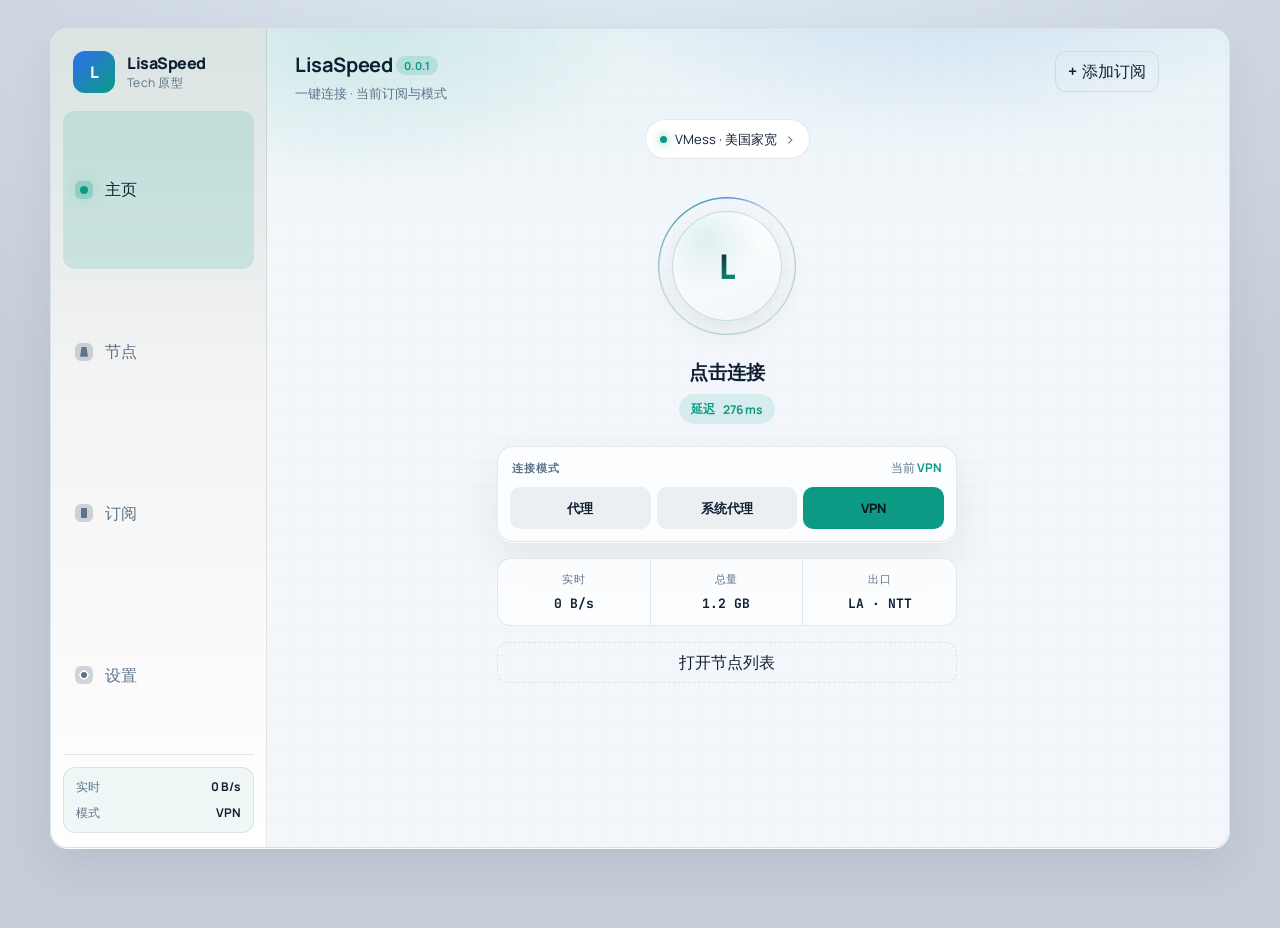
==== prototype/tech/index.html @ c6c8e577 "Checkpoint: stable LisaSpeed with EasyConnect coexistence and CN/foreign split. Save a known-good ba" ====
<!DOCTYPE html>
<html lang="zh-CN" data-theme="tech" data-appearance="system" data-color-scheme="dark">
<head>
  <meta charset="UTF-8" />
  <meta name="viewport" content="width=device-width, initial-scale=1" />
  <meta name="color-scheme" content="light dark" />
  <title>LisaSpeed · Tech 原型</title>
  <link rel="preconnect" href="https://fonts.googleapis.com" />
  <link rel="preconnect" href="https://fonts.gstatic.com" crossorigin />
  <link href="https://fonts.googleapis.com/css2?family=JetBrains+Mono:wght@400;600&family=Manrope:wght@400;500;600;700;800&display=swap" rel="stylesheet" />
  <link rel="stylesheet" href="css/tokens.css" />
  <link rel="stylesheet" href="css/app.css" />
  <script>
    (function () {
      try {
        var key = "lisaspeed-proto-appearance-" + document.documentElement.getAttribute("data-theme");
        var saved = localStorage.getItem(key);
        if (saved === "light" || saved === "dark" || saved === "system") {
          document.documentElement.setAttribute("data-appearance", saved);
        }
        var appearance = document.documentElement.getAttribute("data-appearance") || "system";
        var scheme = appearance;
        if (appearance === "system") {
          scheme = window.matchMedia("(prefers-color-scheme: dark)").matches ? "dark" : "light";
        }
        document.documentElement.setAttribute("data-color-scheme", scheme);
      } catch (e) {}
    })();
  </script>
</head>
<body>
  <div class="desktop-frame" role="application" aria-label="LisaSpeed tech">
    <aside class="sidebar">
      <div class="sidebar-brand">
        <span class="logo-mark">L</span>
        <div>
          <strong>LisaSpeed</strong>
          <div class="muted tiny sidebar-tag">Tech 原型</div>
        </div>
      </div>
      <nav class="nav"><button type="button" class="nav-item" data-nav="home"><span class="nav-ico" data-ico="home" aria-hidden="true"></span><span class="nav-label">主页</span></button>
<button type="button" class="nav-item" data-nav="nodes"><span class="nav-ico" data-ico="nodes" aria-hidden="true"></span><span class="nav-label">节点</span></button>
<button type="button" class="nav-item" data-nav="subscriptions"><span class="nav-ico" data-ico="subscriptions" aria-hidden="true"></span><span class="nav-label">订阅</span></button>
<button type="button" class="nav-item" data-nav="settings"><span class="nav-ico" data-ico="settings" aria-hidden="true"></span><span class="nav-label">设置</span></button></nav>
      <div class="sidebar-foot">
        <div class="traffic">
          <div class="traffic-row"><span class="muted">实时</span> <strong data-traffic-live>0 B/s</strong></div>
          <div class="traffic-row"><span class="muted">模式</span> <strong data-mode-label>VPN</strong></div>
        </div>
      </div>
    </aside>
    <main class="main">
      
<section class="page page-home" data-page="home">
  <header class="page-head home-head">
    <div>
      <div class="brand-line"><strong>LisaSpeed</strong> <span class="chip">0.0.1</span></div>
      <p class="muted home-sub">一键连接 · 当前订阅与模式</p>
    </div>
    <button type="button" class="btn ghost add-btn" data-open-modal="add-profile"><span class="plus">+</span> 添加订阅</button>
  </header>
  <div class="home-stage">
    <button type="button" class="pill profile-pill" data-goto="subscriptions">
      <span class="pill-dot" aria-hidden="true"></span>
      <span data-profile-label>VMess · 美国家宽</span>
      <span class="pill-chevron" aria-hidden="true">›</span>
    </button>

    <div class="connect-zone">
      <button type="button" class="connect-btn" data-connect aria-label="连接切换">
        <span class="connect-aura" aria-hidden="true"></span>
        <span class="connect-ring" aria-hidden="true"></span>
        <span class="connect-arc" aria-hidden="true"></span>
        <span class="connect-disc">
          <span class="connect-mark">L</span>
        </span>
      </button>
      <div class="connect-copy">
        <div class="connect-status" data-conn-label>点击连接</div>
        <div class="delay-pill" data-delay hidden><span>延迟</span> <strong><span data-delay-value>276</span> ms</strong></div>
      </div>
    </div>

    <div class="mode-switch" role="group" aria-label="连接模式">
      <div class="mode-switch-top">
        <div class="mode-switch-label">连接模式</div>
        <p class="mode-hint muted">当前 <strong data-mode-label>VPN</strong></p>
      </div>
      <div class="seg mode-seg">
        <button type="button" data-mode="proxy">代理</button>
        <button type="button" data-mode="system">系统代理</button>
        <button type="button" data-mode="vpn">VPN</button>
      </div>
    </div>

    <div class="home-stats">
      <div class="stat"><span class="stat-k">实时</span><span class="stat-v" data-traffic-live>0 B/s</span></div>
      <div class="stat"><span class="stat-k">总量</span><span class="stat-v">1.2 GB</span></div>
      <div class="stat"><span class="stat-k">出口</span><span class="stat-v">LA · NTT</span></div>
    </div>
    <button type="button" class="btn block home-cta" data-goto="nodes">打开节点列表</button>
  </div>
</section>


<section class="page" data-page="nodes">
  <header class="page-head">
    <div>
      <p class="eyebrow">Nodes</p>
      <h1>节点</h1>
      <p class="muted">选择线路并测速</p>
    </div>
    <div class="row gap">
      <button type="button" class="btn ghost" data-action="toast" data-toast="排序已切换">排序</button>
      <button type="button" class="btn primary" data-action="toast" data-toast="正在测速…">测速</button>
    </div>
  </header>
  <div class="toolbar-note muted">共 5 个节点 · 点击切换</div>
  <div class="list"><button type="button" class="list-row node-row is-active" data-action="toast" data-toast="已选择：美国家宽 § 0"><div class="list-main"><div class="row gap"><span class="node-badge">当前</span><strong>美国家宽 § 0</strong></div><div class="muted">美国 · 家庭 · vmess</div></div><span class="latency delay-ok"><span class="latency-dot"></span>182 ms</span></button><button type="button" class="list-row node-row " data-action="toast" data-toast="已选择：美国宽带 § 1"><div class="list-main"><div class="row gap"><strong>美国宽带 § 1</strong></div><div class="muted">美国 · 机房 · vmess</div></div><span class="latency delay-warn"><span class="latency-dot"></span>241 ms</span></button><button type="button" class="list-row node-row " data-action="toast" data-toast="已选择：日本优化 § 2"><div class="list-main"><div class="row gap"><strong>日本优化 § 2</strong></div><div class="muted">日本 · 优化 · vmess</div></div><span class="latency delay-ok"><span class="latency-dot"></span>98 ms</span></button><button type="button" class="list-row node-row " data-action="toast" data-toast="已选择：新加坡 § 3"><div class="list-main"><div class="row gap"><strong>新加坡 § 3</strong></div><div class="muted">新加坡 · vmess</div></div><span class="latency delay-ok"><span class="latency-dot"></span>126 ms</span></button><button type="button" class="list-row node-row " data-action="toast" data-toast="已选择：香港 § 4"><div class="list-main"><div class="row gap"><strong>香港 § 4</strong></div><div class="muted">香港 · vmess</div></div><span class="latency delay-good"><span class="latency-dot"></span>64 ms</span></button></div>
</section>


<section class="page" data-page="subscriptions">
  <header class="page-head">
    <div>
      <p class="eyebrow">Subscriptions</p>
      <h1>订阅</h1>
      <p class="muted">管理订阅与本地配置</p>
    </div>
    <button type="button" class="btn primary" data-open-modal="add-profile">添加</button>
  </header>
  <div class="list profile-list">
    <div class="list-row profile-row is-active">
      <div class="profile-main">
        <div class="row gap wrap">
          <strong>VMess · 美国家宽</strong>
          <span class="tag tag-active">使用中</span>
          <span class="tag">订阅</span>
        </div>
        <div class="muted">今日已更新 · 剩余流量充足</div>
      </div>
      <div class="row gap actions">
        <button type="button" class="btn tiny" data-action="toast" data-toast="正在更新订阅">更新</button>
        <button type="button" class="btn tiny" data-goto="subscription-detail">编辑</button>
        <button type="button" class="btn tiny danger" data-open-modal="confirm">删除</button>
      </div>
    </div>
    <div class="list-row profile-row">
      <div class="profile-main">
        <div class="row gap wrap">
          <strong>备用订阅</strong>
          <span class="tag">本地</span>
        </div>
        <div class="muted">未激活 · 可随时切换</div>
      </div>
      <div class="row gap actions">
        <button type="button" class="btn tiny" data-action="toast" data-toast="已设为当前配置">激活</button>
        <button type="button" class="btn tiny" data-goto="subscription-detail">编辑</button>
      </div>
    </div>
  </div>
</section>


<section class="page" data-page="subscription-detail">
  <header class="page-head">
    <div class="row gap head-nav">
      <button type="button" class="btn icon-btn" data-goto="subscriptions" aria-label="返回">←</button>
      <div>
        <p class="eyebrow">Edit</p>
        <h1>订阅详情</h1>
        <p class="muted">编辑名称与更新策略</p>
      </div>
    </div>
    <button type="button" class="btn primary" data-action="toast" data-toast="已保存" data-goto="subscriptions">保存</button>
  </header>
  <div class="form panel form-card">
    <div class="form-section-title">基本信息</div>
    <label>名称<input value="VMess · 美国家宽"></label>
    <label>订阅 URL<input value="https://example.com/sub" readonly></label>
    <div class="form-section-title">更新策略</div>
    <label class="check switch"><input type="checkbox" checked><span>自动更新</span></label>
    <label>更新间隔（小时）<input type="number" value="12"></label>
  </div>
</section>


<section class="page" data-page="settings">
  <header class="page-head">
    <div>
      <p class="eyebrow">Settings</p>
      <h1>设置</h1>
      <p class="muted">常用项靠前 · 高级项收纳</p>
    </div>
    <div class="row gap">
      <button type="button" class="btn ghost" data-action="toast" data-toast="已导入选项">导入</button>
      <button type="button" class="btn ghost" data-action="toast" data-toast="已导出选项">导出</button>
      <button type="button" class="btn ghost" data-action="toast" data-toast="已重置">重置</button>
    </div>
  </header>
  <div class="settings-grid"><button type="button" class="setting-card" data-goto="settings-general"><span class="setting-idx">01</span><span class="setting-body"><strong>通用</strong><span class="muted">语言、主题、开机自启</span></span><span class="setting-chevron" aria-hidden="true">›</span></button><button type="button" class="setting-card" data-goto="settings-connection"><span class="setting-idx">02</span><span class="setting-body"><strong>连接</strong><span class="muted">模式偏好、端口、VPN 共享</span></span><span class="setting-chevron" aria-hidden="true">›</span></button><button type="button" class="setting-card" data-goto="settings-routing"><span class="setting-idx">03</span><span class="setting-body"><strong>分流</strong><span class="muted">规则列表与地区策略</span></span><span class="setting-chevron" aria-hidden="true">›</span></button><button type="button" class="setting-card" data-goto="settings-advanced"><span class="setting-idx">04</span><span class="setting-body"><strong>高级</strong><span class="muted">DNS、TLS、链路增强</span></span><span class="setting-chevron" aria-hidden="true">›</span></button><button type="button" class="setting-card" data-goto="logs"><span class="setting-idx">05</span><span class="setting-body"><strong>诊断</strong><span class="muted">运行日志与排查</span></span><span class="setting-chevron" aria-hidden="true">›</span></button><button type="button" class="setting-card" data-goto="about"><span class="setting-idx">06</span><span class="setting-body"><strong>关于</strong><span class="muted">版本、更新、工作目录</span></span><span class="setting-chevron" aria-hidden="true">›</span></button></div>
</section>


<section class="page" data-page="settings-general">
  <header class="page-head">
    <div class="row gap head-nav">
      <button type="button" class="btn icon-btn" data-goto="settings" aria-label="返回">←</button>
      <div>
        <p class="eyebrow">General</p>
        <h1>通用</h1>
      </div>
    </div>
  </header>
  <div class="form panel form-card">
          <div class="form-section-title">语言与外观</div>
          <label>语言<select><option>简体中文</option><option>English</option></select></label>
          <div class="appearance-block">
            <div class="appearance-label">主题模式</div>
            <div class="seg appearance-seg" role="group" aria-label="主题模式">
              <button type="button" data-appearance="light">亮色</button>
              <button type="button" data-appearance="dark">暗色</button>
              <button type="button" data-appearance="system" class="is-active">跟随系统</button>
            </div>
            <p class="muted tiny appearance-hint">当前生效：<strong data-scheme-label>暗色</strong></p>
          </div>
          <div class="form-section-title">启动与关闭</div>
          <label>关闭窗口时<select><option>询问</option><option>最小化到托盘</option><option>退出</option></select></label>
          <label class="check switch"><input type="checkbox" checked><span>开机自启</span></label>
          <label class="check switch"><input type="checkbox"><span>静默启动</span></label>
        </div>
</section>


<section class="page" data-page="settings-connection">
  <header class="page-head">
    <div class="row gap head-nav">
      <button type="button" class="btn icon-btn" data-goto="settings" aria-label="返回">←</button>
      <div>
        <p class="eyebrow">Connection</p>
        <h1>连接</h1>
      </div>
    </div>
  </header>
  <div class="form panel form-card">
          <div class="form-section-title">默认模式</div>
          <p class="muted tiny form-hint">主页可随时切换；此处为下次启动默认值（原型示意）</p>
          <label>服务模式<select><option>VPN</option><option>系统代理</option><option>代理</option></select></label>
          <label class="check switch"><input type="checkbox" checked><span>严格路由</span></label>
          <div class="form-section-title">端口</div>
          <div class="form-grid-2">
            <label>混合端口<input value="12334"></label>
            <label>直连端口<input value="12335"></label>
          </div>
          <label class="check switch"><input type="checkbox"><span>允许局域网共享（VPN）</span></label>
        </div>
</section>


<section class="page" data-page="settings-routing">
  <header class="page-head">
    <div class="row gap head-nav">
      <button type="button" class="btn icon-btn" data-goto="settings" aria-label="返回">←</button>
      <div>
        <p class="eyebrow">Routing</p>
        <h1>分流</h1>
        <p class="muted">规则与地区策略</p>
      </div>
    </div>
    <div class="row gap">
      <button type="button" class="btn ghost" data-action="toast" data-toast="已添加预设：拦截广告">预设</button>
      <button type="button" class="btn primary" data-goto="settings-rule">新建规则</button>
    </div>
  </header>
  <div class="section-block">
    <div class="section-label">规则列表</div>
    <div class="list">
      <button type="button" class="list-row" data-goto="settings-rule">
        <div class="list-main"><strong>国内直连</strong><div class="muted">geoip-cn / geosite-cn → direct</div></div>
        <span class="row-meta">编辑 ›</span>
      </button>
      <button type="button" class="list-row" data-goto="settings-rule">
        <div class="list-main"><strong>广告拦截</strong><div class="muted">ads → block</div></div>
        <span class="row-meta">编辑 ›</span>
      </button>
    </div>
  </div>
  <div class="panel form form-card section-block">
    <div class="form-section-title">分流通用选项</div>
    <label>地区<select><option>中国</option><option>其他</option></select></label>
    <label>IPv6<select><option>禁用</option><option>启用</option></select></label>
  </div>
</section>


<section class="page" data-page="settings-rule">
  <header class="page-head">
    <div class="row gap head-nav">
      <button type="button" class="btn icon-btn" data-goto="settings-routing" aria-label="返回">←</button>
      <div>
        <p class="eyebrow">Rule</p>
        <h1>规则编辑</h1>
      </div>
    </div>
  </header>
  <div class="form panel form-card">
          <div class="form-section-title">规则内容</div>
          <label>名称<input value="国内直连"></label>
          <label>出站<select><option>直连</option><option>代理</option><option>拦截</option></select></label>
          <label>规则集<input value="geoip-cn, geosite-cn"></label>
          <button type="button" class="btn primary" data-action="toast" data-toast="规则已保存" data-goto="settings-routing">保存</button>
        </div>
</section>


<section class="page" data-page="settings-advanced">
  <header class="page-head">
    <div class="row gap head-nav">
      <button type="button" class="btn icon-btn" data-goto="settings" aria-label="返回">←</button>
      <div>
        <p class="eyebrow">Advanced</p>
        <h1>高级</h1>
      </div>
    </div>
  </header>
  <div class="form panel form-card">
          <div class="form-section-title">DNS</div>
          <label>远程 DNS<input value="tcp://8.8.8.8"></label>
          <label>直连 DNS<input value="223.5.5.5"></label>
          <label>域名策略<select><option>AsIs</option><option>PreferIPv4</option></select></label>
          <label class="check switch"><input type="checkbox" checked><span>启用伪造 DNS</span></label>
          <div class="form-section-title">TLS 技巧</div>
          <label class="check switch"><input type="checkbox"><span>启用 TLS 分片</span></label>
          <label>分片大小<input value="10-100"></label>
          <label class="check switch"><input type="checkbox"><span>混合大小写 SNI</span></label>
          <label class="check switch"><input type="checkbox"><span>启用填充</span></label>
          <div class="form-section-title">链路增强</div>
          <div class="chain">
            <div class="chain-node"><span class="chain-step">1</span><div><strong>应用</strong><div class="muted">流量入口</div></div></div>
            <div class="chain-node on"><span class="chain-step">2</span><div><strong>主订阅</strong><div class="muted">VMess · 当前</div></div></div>
            <div class="chain-node"><span class="chain-step">3</span><div><strong>分流</strong><div class="muted">规则出口</div></div></div>
          </div>
          <label class="check switch"><input type="checkbox"><span>启用 WARP</span></label>
          <label class="check switch"><input type="checkbox"><span>启用 Psiphon</span></label>
        </div>
</section>


<section class="page" data-page="logs">
  <header class="page-head">
    <div class="row gap head-nav">
      <button type="button" class="btn icon-btn" data-goto="settings" aria-label="返回">←</button>
      <div>
        <p class="eyebrow">Diagnostics</p>
        <h1>诊断</h1>
        <p class="muted">核心与应用日志</p>
      </div>
    </div>
    <div class="row gap">
      <button type="button" class="btn ghost" data-action="toast" data-toast="已暂停">暂停</button>
      <button type="button" class="btn ghost" data-action="toast" data-toast="已清除">清除</button>
      <button type="button" class="btn ghost" data-action="toast" data-toast="已分享日志">分享</button>
    </div>
  </header>
  <div class="log-shell panel">
    <div class="log-toolbar">
      <span class="muted tiny">core · app</span>
      <span class="mono tiny muted">live</span>
    </div>
    <div class="log-panel"><div class="log-line"><span class="mono muted log-time">10:30:12</span><span class="log-level log-info">PROBE</span><span class="log-msg">探测线路质量</span></div>
<div class="log-line"><span class="mono muted log-time">10:31:12</span><span class="log-level log-ok">CONNECTED</span><span class="log-msg">隧道已建立</span></div>
<div class="log-line"><span class="mono muted log-time">10:32:12</span><span class="log-level log-info">PROBE</span><span class="log-msg">探测线路质量</span></div>
<div class="log-line"><span class="mono muted log-time">10:33:12</span><span class="log-level log-ok">CONNECTED</span><span class="log-msg">隧道已建立</span></div>
<div class="log-line"><span class="mono muted log-time">10:34:12</span><span class="log-level log-warn">RETRY</span><span class="log-msg">短暂抖动，自动重试</span></div>
<div class="log-line"><span class="mono muted log-time">10:35:12</span><span class="log-level log-ok">CONNECTED</span><span class="log-msg">隧道已建立</span></div>
<div class="log-line"><span class="mono muted log-time">10:36:12</span><span class="log-level log-info">PROBE</span><span class="log-msg">探测线路质量</span></div>
<div class="log-line"><span class="mono muted log-time">10:37:12</span><span class="log-level log-ok">CONNECTED</span><span class="log-msg">隧道已建立</span></div></div>
  </div>
</section>


<section class="page" data-page="about">
  <header class="page-head">
    <div class="row gap head-nav">
      <button type="button" class="btn icon-btn" data-goto="settings" aria-label="返回">←</button>
      <div>
        <p class="eyebrow">About</p>
        <h1>关于</h1>
        <p class="muted">LisaSpeed 0.0.1</p>
      </div>
    </div>
    <button type="button" class="btn primary" data-action="toast" data-toast="已是最新版本">检查更新</button>
  </header>
  <div class="panel about-card">
    <div class="about-logo"><span class="logo-mark xl">L</span></div>
    <h2>LisaSpeed</h2>
    <p class="muted about-lead">macOS 本地加速客户端 · 原型演示</p>
    <div class="about-meta">
      <div><span class="muted">版本</span><strong>0.0.1</strong></div>
      <div><span class="muted">渠道</span><strong>dev</strong></div>
      <div><span class="muted">平台</span><strong>macOS</strong></div>
    </div>
    <div class="row gap wrap about-actions">
      <button type="button" class="btn ghost" data-action="toast" data-toast="已打开工作目录">工作目录</button>
      <button type="button" class="btn ghost" data-action="toast" data-toast="打开 GitHub">源码</button>
      <button type="button" class="btn ghost" data-action="toast" data-toast="已复制版本信息">复制信息</button>
    </div>
  </div>
</section>

    </main>
  </div>
  
<div class="modal" data-modal="add-profile" hidden>
  <div class="modal-card">
    <header class="modal-head"><h2>添加订阅</h2><button type="button" class="btn ghost" data-close-modal="add-profile">关闭</button></header>
    <div class="modal-body stack">
      <button type="button" class="btn block modal-choice" data-action="toast" data-toast="已从剪贴板导入" data-close-modal="add-profile">
        <strong>从剪贴板添加</strong><span class="muted">读取订阅链接或分享内容</span>
      </button>
      <button type="button" class="btn block modal-choice" data-action="toast" data-toast="已选择文件" data-close-modal="add-profile">
        <strong>从文件导入</strong><span class="muted">支持常见订阅与配置文件</span>
      </button>
      <div class="form form-card nested">
        <div class="form-section-title">手动添加</div>
        <label>名称<input placeholder="我的订阅"></label>
        <label>URL<input placeholder="https://"></label>
        <button type="button" class="btn primary block" data-action="toast" data-toast="已添加订阅" data-close-modal="add-profile">确认添加</button>
      </div>
    </div>
  </div>
</div>
<div class="modal" data-modal="confirm" hidden>
  <div class="modal-card narrow">
    <header class="modal-head"><h2>确认删除</h2></header>
    <div class="modal-body">
      <p class="confirm-copy">删除后无法恢复，确定继续？</p>
      <div class="row gap modal-actions">
        <button type="button" class="btn ghost" data-close-modal="confirm">取消</button>
        <button type="button" class="btn danger solid" data-action="toast" data-toast="已删除" data-close-modal="confirm">删除</button>
      </div>
    </div>
  </div>
</div>

  <div id="toast" class="toast" hidden></div>
  <script src="../shared/app.js"></script>
</body>
</html>
---- prototype/tech/css/tokens.css ----
:root {
  --radius: 16px;
  --font: "Manrope", "PingFang SC", "Segoe UI", sans-serif;
  --mono: "JetBrains Mono", ui-monospace, Menlo, monospace;
  --ease: cubic-bezier(0.22, 1, 0.36, 1);
}

html[data-color-scheme="dark"] {
  color-scheme: dark;
  --bg: #06090f;
  --bg-elev: #0b1220;
  --bg-panel: rgba(17, 28, 44, 0.82);
  --bg-panel-solid: #111c2c;
  --line: rgba(94, 234, 212, 0.14);
  --line-strong: rgba(94, 234, 212, 0.28);
  --text: #eaf3ff;
  --muted: #8aa0b8;
  --accent: #2ee6c5;
  --accent-2: #4d93ff;
  --danger: #ff5d6c;
  --ok: #2ee6c5;
  --warn: #f0b429;
  --shadow: 0 0 0 1px rgba(46, 230, 197, 0.06), 0 24px 64px rgba(0, 0, 0, 0.5);
  --grid: rgba(46, 230, 197, 0.045);
  --glow: 0 0 48px rgba(46, 230, 197, 0.32);
  --glow-soft: 0 0 24px rgba(46, 230, 197, 0.16);
  --connect-core: radial-gradient(circle at 32% 28%, rgba(46, 230, 197, 0.28), #0d1828 58%, #0a1320);
  --connect-ring: rgba(46, 230, 197, 0.45);
  --page-shell: radial-gradient(1200px 600px at 50% -10%, #152033, #0b0e14 55%, #07090d);
  --glass: rgba(10, 18, 32, 0.55);
  --sidebar-wash: linear-gradient(180deg, rgba(46, 230, 197, 0.06), transparent 42%);
}

html[data-color-scheme="light"] {
  color-scheme: light;
  --bg: #f3f7fb;
  --bg-elev: #ffffff;
  --bg-panel: rgba(255, 255, 255, 0.86);
  --bg-panel-solid: #ffffff;
  --line: rgba(15, 40, 55, 0.1);
  --line-strong: rgba(13, 159, 136, 0.28);
  --text: #102033;
  --muted: #5d738a;
  --accent: #0c9a84;
  --accent-2: #2f6fed;
  --danger: #d93848;
  --ok: #0c9a84;
  --warn: #c98500;
  --shadow: 0 1px 0 rgba(255,255,255,.95), 0 18px 42px rgba(16, 32, 51, 0.08);
  --grid: rgba(13, 159, 136, 0.06);
  --glow: 0 0 30px rgba(12, 154, 132, 0.2);
  --glow-soft: 0 0 16px rgba(12, 154, 132, 0.12);
  --connect-core: radial-gradient(circle at 32% 28%, rgba(12, 154, 132, 0.16), #fff 62%);
  --connect-ring: rgba(12, 154, 132, 0.35);
  --page-shell: radial-gradient(1000px 520px at 50% -8%, #dfeaf3, #cfd8e2 60%, #c5ced8);
  --glass: rgba(255, 255, 255, 0.72);
  --sidebar-wash: linear-gradient(180deg, rgba(12, 154, 132, 0.08), transparent 42%);
}
---- prototype/tech/css/app.css ----
* { box-sizing: border-box; }
html, body { margin: 0; height: 100%; font-family: var(--font); color: var(--text); background: var(--page-shell, #222); }
button, input, select { font: inherit; }
button { cursor: pointer; }
.muted { color: var(--muted); }
.tiny { font-size: 12px; }
.mono { font-family: var(--mono); font-size: 12px; }
.row { display: flex; align-items: center; }
.gap { gap: 8px; }
.wrap { flex-wrap: wrap; }
.stack { display: grid; gap: 10px; }

.desktop-frame {
  width: min(1180px, 100vw);
  height: min(820px, 100vh);
  margin: 28px auto;
  display: grid;
  grid-template-columns: 216px 1fr;
  background: var(--bg);
  border-radius: 18px;
  overflow: hidden;
  box-shadow: var(--shadow);
  border: 1px solid var(--line);
}

.sidebar {
  display: flex; flex-direction: column;
  background: var(--bg-elev);
  border-right: 1px solid var(--line);
  padding: 18px 12px 14px;
  position: relative;
}
.sidebar-brand { display: flex; gap: 12px; align-items: center; padding: 4px 10px 18px; }
.sidebar-tag { letter-spacing: 0.04em; }
.nav { display: grid; gap: 4px; flex: 1; }
.nav-item {
  display: flex; gap: 12px; align-items: center;
  border: 0; background: transparent; color: var(--muted);
  padding: 11px 12px; border-radius: 12px; text-align: left;
  transition: background .18s var(--ease, ease), color .18s var(--ease, ease), transform .18s var(--ease, ease);
}
.nav-item.is-active, .nav-item:hover { background: color-mix(in srgb, var(--accent) 14%, transparent); color: var(--text); }
.nav-item:active { transform: scale(0.985); }
.nav-ico {
  width: 18px; height: 18px; border-radius: 6px;
  background: color-mix(in srgb, var(--muted) 28%, transparent);
  position: relative; flex: 0 0 auto;
}
.nav-item.is-active .nav-ico { background: color-mix(in srgb, var(--accent) 28%, transparent); box-shadow: var(--glow-soft, none); }
.nav-ico::after {
  content: "";
  position: absolute; inset: 5px;
  border-radius: 2px;
  background: var(--muted);
}
.nav-item.is-active .nav-ico::after { background: var(--accent); }
.nav-ico[data-ico="home"]::after { border-radius: 50%; inset: 5px; }
.nav-ico[data-ico="nodes"]::after { inset: 4px 5px; border-radius: 1px; clip-path: polygon(20% 0, 80% 0, 100% 100%, 0 100%); }
.nav-ico[data-ico="subscriptions"]::after { inset: 4px 6px; border-radius: 1px; }
.nav-ico[data-ico="settings"]::after { inset: 4px; border-radius: 50%; box-shadow: inset 0 0 0 2px var(--bg-elev); }
.nav-ico[data-ico="logs"]::after { inset: 5px 4px; border-radius: 1px; height: 2px; top: 8px; box-shadow: 0 4px 0 var(--muted), 0 8px 0 var(--muted); background: var(--muted); }
.nav-item.is-active .nav-ico[data-ico="logs"]::after { box-shadow: 0 4px 0 var(--accent), 0 8px 0 var(--accent); }
.nav-ico[data-ico="about"]::after { inset: 5px; border-radius: 50%; }
.sidebar-foot { border-top: 1px solid var(--line); padding-top: 12px; font-size: 12px; }
.traffic { display: grid; gap: 8px; padding: 10px 12px; border-radius: 12px; background: color-mix(in srgb, var(--accent) 6%, transparent); border: 1px solid var(--line); }
.traffic-row { display: flex; justify-content: space-between; gap: 8px; }

.main {
  position: relative;
  overflow: auto;
  background:
    radial-gradient(520px 280px at 70% -10%, color-mix(in srgb, var(--accent-2) 16%, transparent), transparent 70%),
    radial-gradient(420px 240px at 10% 0%, color-mix(in srgb, var(--accent) 12%, transparent), transparent 65%),
    linear-gradient(180deg, color-mix(in srgb, var(--accent) 5%, transparent), transparent 200px),
    repeating-linear-gradient(0deg, transparent, transparent 23px, var(--grid) 24px),
    repeating-linear-gradient(90deg, transparent, transparent 23px, var(--grid) 24px),
    var(--bg);
}
.page { padding: 22px 28px 64px; min-height: 100%; max-width: 920px; }
.page[hidden] { display: none !important; }
.page-head { display: flex; justify-content: space-between; gap: 16px; align-items: flex-start; margin-bottom: 20px; }
.page-head h1 { margin: 0; font-size: 22px; letter-spacing: -0.02em; }
.page-head .muted { margin: 6px 0 0; font-size: 13px; }
.brand-line { font-size: 20px; letter-spacing: -0.02em; }
.home-sub { margin: 6px 0 0; font-size: 13px; }
.chip { display: inline-block; padding: 2px 8px; border-radius: 999px; background: color-mix(in srgb, var(--accent) 16%, transparent); color: var(--accent); font-size: 11px; font-weight: 700; vertical-align: 2px; letter-spacing: 0.04em; }

.btn {
  border: 1px solid var(--line);
  background: var(--bg-panel-solid, var(--bg-panel));
  color: var(--text);
  border-radius: 11px;
  padding: 8px 12px;
  transition: border-color .18s ease, background .18s ease, transform .18s ease, box-shadow .18s ease;
}
.btn:hover { border-color: color-mix(in srgb, var(--accent) 50%, var(--line)); }
.btn:active { transform: translateY(1px); }
.btn.primary { background: var(--accent); color: #041016; border-color: transparent; font-weight: 700; box-shadow: var(--glow-soft, none); }
[data-theme="instrument"] .btn.primary { color: #fff; box-shadow: none; }
.btn.ghost { background: transparent; }
.btn.block { width: 100%; }
.btn.tiny { padding: 5px 9px; font-size: 12px; border-radius: 8px; }
.btn.danger { color: var(--danger); border-color: color-mix(in srgb, var(--danger) 40%, var(--line)); }
.add-btn .plus { font-weight: 700; margin-right: 2px; }

.panel {
  background: var(--bg-panel-solid, var(--bg-panel));
  border: 1px solid var(--line);
  border-radius: var(--radius);
  padding: 16px;
  box-shadow: var(--shadow);
}
.list { display: grid; gap: 8px; }
.list-row {
  width: 100%;
  display: flex; justify-content: space-between; align-items: center; gap: 12px;
  text-align: left;
  border: 1px solid var(--line);
  background: var(--bg-panel-solid, var(--bg-panel));
  color: var(--text);
  border-radius: 14px;
  padding: 13px 14px;
  transition: border-color .18s ease, transform .18s ease, background .18s ease;
}
.list-row:hover { border-color: var(--line-strong, var(--accent)); }
.list-row.is-active { border-color: var(--accent); box-shadow: inset 3px 0 0 var(--accent); background: color-mix(in srgb, var(--accent) 8%, var(--bg-panel-solid, var(--bg-panel))); }
.list-main { min-width: 0; }
.delay { font-weight: 600; }
.delay-good { color: var(--ok); }
.delay-ok { color: var(--accent-2, var(--accent)); }
.delay-warn { color: var(--warn, #f0b429); }

.form { display: grid; gap: 12px; }
.form label { display: grid; gap: 6px; font-size: 13px; color: var(--muted); }
.form input, .form select {
  border: 1px solid var(--line); background: var(--bg-elev); color: var(--text);
  border-radius: 10px; padding: 10px 12px;
  transition: border-color .18s ease, box-shadow .18s ease;
}
.form input:focus, .form select:focus {
  outline: none; border-color: color-mix(in srgb, var(--accent) 55%, var(--line));
  box-shadow: 0 0 0 3px color-mix(in srgb, var(--accent) 16%, transparent);
}
.check { display: flex !important; align-items: center; gap: 8px; grid-template-columns: none; }

.appearance-block {
  display: grid;
  gap: 10px;
  padding: 14px;
  border: 1px solid var(--line);
  border-radius: var(--radius);
  background: var(--bg-elev);
}
.appearance-label { font-size: 13px; color: var(--muted); }
.appearance-seg button { min-height: 40px; font-weight: 600; }
.appearance-hint { margin: 0; }
.appearance-hint strong { color: var(--accent); }

.settings-grid { display: grid; grid-template-columns: repeat(2, minmax(0, 1fr)); gap: 12px; }
.setting-card {
  display: grid; grid-template-columns: auto 1fr auto; gap: 12px; align-items: center;
  text-align: left;
  padding: 16px; border-radius: var(--radius);
  border: 1px solid var(--line); background: var(--bg-panel-solid, var(--bg-panel)); color: var(--text);
  transition: border-color .18s ease, transform .18s ease, box-shadow .18s ease;
}
.setting-card:hover { border-color: var(--accent); transform: translateY(-1px); box-shadow: var(--glow-soft, none); }
.setting-idx {
  width: 34px; height: 34px; border-radius: 10px;
  display: grid; place-items: center;
  font-family: var(--mono); font-size: 11px; font-weight: 600;
  color: var(--accent); background: color-mix(in srgb, var(--accent) 12%, transparent);
}
.setting-body { display: grid; gap: 4px; }
.setting-body strong { font-size: 15px; }
.setting-chevron { color: var(--muted); font-size: 20px; line-height: 1; }

.home-stage {
  display: grid; justify-items: center; gap: 16px;
  padding: 8px 0 28px; width: min(460px, 100%); margin: 0 auto;
}
.pill {
  border: 1px solid var(--line); background: var(--bg-panel-solid, var(--bg-panel)); color: var(--text);
  border-radius: 999px; padding: 8px 14px; font-size: 13px;
  display: inline-flex; align-items: center; gap: 8px;
  transition: border-color .18s ease, transform .18s ease;
}
.pill:hover { border-color: var(--line-strong, var(--accent)); }
.profile-pill { max-width: 100%; }
.pill-dot {
  width: 7px; height: 7px; border-radius: 50%;
  background: var(--accent); box-shadow: 0 0 10px color-mix(in srgb, var(--accent) 70%, transparent);
}
.pill-chevron { color: var(--muted); font-size: 16px; }
.mode-switch {
  width: 100%;
  padding: 12px;
  border-radius: var(--radius);
  border: 1px solid var(--line);
  background: var(--bg-panel-solid, var(--bg-panel));
  box-shadow: var(--shadow);
}
.mode-switch-top {
  display: flex; justify-content: space-between; align-items: baseline;
  margin-bottom: 10px; padding: 0 2px;
}
.mode-switch-label {
  font-size: 11px;
  letter-spacing: 0.1em;
  text-transform: uppercase;
  color: var(--muted);
  font-weight: 700;
}
.mode-seg { margin: 0; }
.mode-seg button { min-height: 42px; font-weight: 600; font-size: 13px; }
.mode-hint { margin: 0; font-size: 12px; }
.mode-hint strong { color: var(--accent); font-weight: 700; }

.connect-zone { display: grid; justify-items: center; gap: 14px; padding: 12px 0 6px; }
.connect-btn {
  position: relative;
  width: 158px; height: 158px;
  border: 0; padding: 0; background: transparent; border-radius: 50%;
  transition: transform .25s var(--ease, ease);
}
.connect-btn:hover { transform: scale(1.03); }
.connect-btn:active { transform: scale(0.98); }
.connect-aura {
  position: absolute; inset: 6px; border-radius: 50%;
  background: radial-gradient(circle, color-mix(in srgb, var(--accent) 22%, transparent), transparent 70%);
  opacity: 0; filter: blur(12px);
  transition: opacity .35s ease;
}
.connect-ring {
  position: absolute; inset: 10px; border-radius: 50%;
  border: 1px solid color-mix(in srgb, var(--accent) 22%, var(--line));
  background: transparent;
  box-shadow: inset 0 0 0 1px color-mix(in srgb, var(--text) 4%, transparent);
  transition: border-color .3s ease, box-shadow .3s ease;
}
.connect-arc {
  position: absolute; inset: 10px; border-radius: 50%;
  background: conic-gradient(
    from 210deg,
    transparent 0deg,
    color-mix(in srgb, var(--accent) 0%, transparent) 40deg,
    var(--accent) 110deg,
    var(--accent-2) 150deg,
    transparent 190deg,
    transparent 360deg
  );
  -webkit-mask: radial-gradient(farthest-side, transparent calc(100% - 2px), #000 calc(100% - 1px));
  mask: radial-gradient(farthest-side, transparent calc(100% - 2px), #000 calc(100% - 1px));
  opacity: 0.72;
  transition: opacity .3s ease;
}
.connect-disc {
  position: absolute; inset: 24px; border-radius: 50%;
  display: grid; place-items: center;
  background:
    radial-gradient(circle at 30% 25%, color-mix(in srgb, var(--accent) 10%, transparent), transparent 45%),
    linear-gradient(160deg, color-mix(in srgb, var(--bg-panel-solid, var(--bg-elev)) 92%, #fff), var(--bg-elev));
  border: 1px solid color-mix(in srgb, var(--line) 90%, var(--accent));
  box-shadow: 0 8px 24px rgba(0,0,0,.18);
  transition: border-color .3s ease, box-shadow .3s ease, background .3s ease;
}
.connect-mark {
  font-size: 34px; font-weight: 800; letter-spacing: -0.04em;
  line-height: 1; color: var(--text);
  background: linear-gradient(160deg, var(--text), color-mix(in srgb, var(--accent) 55%, var(--text)));
  -webkit-background-clip: text; background-clip: text;
  color: transparent;
  transition: filter .3s ease, transform .3s ease;
}
.connect-copy { display: grid; justify-items: center; gap: 8px; min-height: 52px; }
.connect-btn:hover .connect-aura { opacity: 0.35; }
.connect-btn:hover .connect-arc { opacity: 0.95; }
.connect-btn:hover .connect-disc {
  border-color: color-mix(in srgb, var(--accent) 40%, var(--line));
}
html[data-conn="connected"] .connect-aura { opacity: 0.55; }
html[data-conn="connected"] .connect-ring {
  border-color: color-mix(in srgb, var(--accent) 55%, transparent);
  box-shadow:
    0 0 0 1px color-mix(in srgb, var(--accent) 12%, transparent),
    0 0 28px color-mix(in srgb, var(--accent) 18%, transparent);
}
html[data-conn="connected"] .connect-arc {
  opacity: 1;
  animation: arc-spin 10s linear infinite;
}
html[data-conn="connected"] .connect-disc {
  border-color: color-mix(in srgb, var(--accent) 50%, transparent);
  background:
    radial-gradient(circle at 30% 25%, color-mix(in srgb, var(--accent) 18%, transparent), transparent 50%),
    linear-gradient(160deg, color-mix(in srgb, var(--accent) 8%, var(--bg-elev)), var(--bg-elev));
  box-shadow:
    0 0 0 4px color-mix(in srgb, var(--accent) 8%, transparent),
    0 10px 28px rgba(0,0,0,.2);
}
html[data-conn="connected"] .connect-mark {
  background: linear-gradient(160deg, #fff, var(--accent));
  -webkit-background-clip: text; background-clip: text;
  filter: drop-shadow(0 0 10px color-mix(in srgb, var(--accent) 35%, transparent));
}
html[data-conn="connecting"] .connect-arc {
  opacity: 1;
  animation: arc-spin 1.2s linear infinite;
}
html[data-conn="connecting"] .connect-aura { opacity: 0.4; }
html[data-conn="connecting"] .connect-mark {
  background: linear-gradient(160deg, var(--accent-2), var(--accent));
  -webkit-background-clip: text; background-clip: text;
}
@keyframes arc-spin { to { transform: rotate(360deg); } }
@keyframes pulse { 50% { transform: scale(1.04); opacity: .7; } }
@keyframes spin { to { transform: rotate(360deg); } }
.logo-mark {
  display: grid; place-items: center;
  width: 42px; height: 42px; border-radius: 12px;
  background: linear-gradient(135deg, var(--accent-2), var(--accent));
  color: #fff; font-weight: 800;
}
.logo-mark.xl { width: 72px; height: 72px; font-size: 28px; margin: 0 auto; }
.connect-status { font-size: 19px; font-weight: 700; letter-spacing: .01em; }
html[data-conn="connected"] .connect-status { color: var(--ok); }
.delay-pill {
  display: flex; gap: 8px; align-items: center;
  padding: 6px 12px; border-radius: 999px;
  background: color-mix(in srgb, var(--accent) 12%, transparent);
  color: var(--accent); font-size: 12px; font-weight: 600;
}
.home-stats {
  display: grid; grid-template-columns: repeat(3, 1fr); gap: 0;
  width: 100%;
  border: 1px solid var(--line);
  border-radius: 14px;
  overflow: hidden;
  background: var(--bg-panel-solid, var(--bg-panel));
}
.stat {
  background: transparent; border: 0; border-radius: 0; padding: 12px 10px; text-align: center;
  border-right: 1px solid var(--line);
}
.stat:last-child { border-right: 0; }
.stat-k { display: block; color: var(--muted); font-size: 11px; margin-bottom: 4px; letter-spacing: 0.04em; }
.stat-v { font-weight: 700; font-size: 13px; font-family: var(--mono); }
.home-cta { border-style: dashed; background: transparent; }

.eyebrow {
  margin: 0 0 4px;
  font-size: 11px;
  letter-spacing: 0.12em;
  text-transform: uppercase;
  color: var(--muted);
  font-weight: 700;
}
.toolbar-note { margin: -8px 0 12px; font-size: 12px; }
.btn.icon-btn {
  width: 36px; height: 36px; padding: 0;
  display: grid; place-items: center;
  border-radius: 10px; flex: 0 0 auto;
}
.head-nav { align-items: flex-start; }
.form-section-title {
  margin: 4px 0 2px;
  font-size: 12px; font-weight: 700;
  letter-spacing: 0.06em; text-transform: uppercase;
  color: var(--muted);
}
.form-card .form-section-title:first-child { margin-top: 0; }
.form-hint { margin: -4px 0 4px; }
.form-grid-2 { display: grid; grid-template-columns: 1fr 1fr; gap: 12px; }
.check.switch {
  justify-content: space-between;
  padding: 10px 12px;
  border: 1px solid var(--line);
  border-radius: 10px;
  background: color-mix(in srgb, var(--bg-elev) 70%, transparent);
  color: var(--text);
}
.check.switch input { accent-color: var(--accent); width: 16px; height: 16px; }
.tag {
  display: inline-flex; align-items: center;
  padding: 2px 8px; border-radius: 999px;
  font-size: 11px; font-weight: 600;
  background: color-mix(in srgb, var(--muted) 14%, transparent);
  color: var(--muted);
}
.tag-active { background: color-mix(in srgb, var(--accent) 16%, transparent); color: var(--accent); }
.node-badge {
  font-size: 10px; font-weight: 700; letter-spacing: 0.04em;
  padding: 2px 6px; border-radius: 6px;
  background: color-mix(in srgb, var(--accent) 16%, transparent); color: var(--accent);
}
.latency {
  display: inline-flex; align-items: center; gap: 6px;
  font-family: var(--mono); font-size: 12px; font-weight: 600;
  padding: 5px 9px; border-radius: 999px;
  background: color-mix(in srgb, var(--muted) 10%, transparent);
}
.latency-dot { width: 6px; height: 6px; border-radius: 50%; background: currentColor; }
.delay-good, .latency.delay-good { color: var(--ok); background: color-mix(in srgb, var(--ok) 12%, transparent); }
.delay-ok, .latency.delay-ok { color: var(--accent-2, var(--accent)); background: color-mix(in srgb, var(--accent-2, var(--accent)) 12%, transparent); }
.delay-warn, .latency.delay-warn { color: var(--warn, #f0b429); background: color-mix(in srgb, var(--warn, #f0b429) 12%, transparent); }
.profile-row { align-items: flex-start; }
.profile-main { display: grid; gap: 6px; min-width: 0; flex: 1; }
.row-meta { color: var(--muted); font-size: 12px; }
.section-block { margin-top: 8px; }
.section-block + .section-block, .section-block.panel { margin-top: 16px; }
.section-label {
  font-size: 12px; font-weight: 700; letter-spacing: 0.06em;
  text-transform: uppercase; color: var(--muted); margin-bottom: 8px;
}

.chain { display: grid; gap: 0; margin-bottom: 8px; position: relative; }
.chain-node {
  display: grid; grid-template-columns: 28px 1fr; gap: 12px; align-items: center;
  padding: 12px; border-radius: 12px; border: 1px solid transparent; color: var(--muted);
  position: relative;
}
.chain-node + .chain-node::before {
  content: "";
  position: absolute; left: 25px; top: -6px; width: 1px; height: 12px;
  background: var(--line);
}
.chain-step {
  width: 28px; height: 28px; border-radius: 50%;
  display: grid; place-items: center;
  font-family: var(--mono); font-size: 11px; font-weight: 700;
  border: 1px solid var(--line); background: var(--bg-elev); color: var(--muted);
}
.chain-node.on {
  border-color: color-mix(in srgb, var(--accent) 35%, var(--line));
  color: var(--text);
  background: color-mix(in srgb, var(--accent) 8%, transparent);
}
.chain-node.on .chain-step {
  border-color: var(--accent); color: var(--accent);
  background: color-mix(in srgb, var(--accent) 14%, transparent);
}

.log-shell { padding: 0; overflow: hidden; }
.log-toolbar {
  display: flex; justify-content: space-between; align-items: center;
  padding: 10px 14px; border-bottom: 1px solid var(--line);
  background: color-mix(in srgb, var(--bg-elev) 80%, transparent);
}
.log-panel { font-family: var(--mono); font-size: 12px; max-height: 480px; overflow: auto; padding: 8px 0; }
.log-line {
  display: grid; grid-template-columns: 72px 96px 1fr; gap: 10px; align-items: center;
  padding: 8px 14px; border-bottom: 1px solid color-mix(in srgb, var(--line) 45%, transparent);
}
.log-level {
  display: inline-flex; justify-content: center;
  padding: 2px 8px; border-radius: 6px; font-size: 10px; font-weight: 700; letter-spacing: 0.04em;
}
.log-info { color: var(--accent-2, var(--accent)); background: color-mix(in srgb, var(--accent-2, var(--accent)) 12%, transparent); }
.log-ok { color: var(--ok); background: color-mix(in srgb, var(--ok) 12%, transparent); }
.log-warn { color: var(--warn, #f0b429); background: color-mix(in srgb, var(--warn, #f0b429) 12%, transparent); }
.log-msg { color: var(--text); }

.about-card { text-align: center; max-width: 460px; margin: 12px auto 0; padding: 28px 24px; }
.about-logo { margin-bottom: 12px; }
.about-lead { margin: 8px 0 0; }
.about-meta {
  display: grid; grid-template-columns: repeat(3, 1fr); gap: 8px;
  margin: 20px 0 18px; padding: 12px; border-radius: 12px;
  border: 1px solid var(--line); background: color-mix(in srgb, var(--bg-elev) 70%, transparent);
}
.about-meta > div { display: grid; gap: 4px; }
.about-meta .muted { font-size: 11px; }
.about-actions { justify-content: center; }

.modal-choice {
  display: grid !important; gap: 4px; text-align: left; padding: 14px 16px;
}
.modal-choice strong { color: var(--text); }
.form.nested { padding: 12px; border: 1px dashed var(--line); border-radius: 12px; }
.confirm-copy { margin: 0; color: var(--muted); }
.modal-actions { justify-content: flex-end; margin-top: 16px; }
.btn.danger.solid { background: color-mix(in srgb, var(--danger) 16%, transparent); }

.modal {
  position: fixed; inset: 0; background: rgba(0,0,0,.5);
  display: grid; place-items: center; z-index: 40; padding: 20px;
  backdrop-filter: blur(6px);
}
.modal[hidden] { display: none !important; }
.modal-card {
  width: min(440px, 100%); background: var(--bg-elev); color: var(--text);
  border: 1px solid var(--line); border-radius: 16px; box-shadow: var(--shadow);
}
.modal-card.narrow { width: min(360px, 100%); }
.modal-head, .modal-body { padding: 14px 16px; }
.modal-head { display: flex; justify-content: space-between; align-items: center; border-bottom: 1px solid var(--line); }
.modal-head h2 { margin: 0; font-size: 16px; }
.seg { display: grid; grid-template-columns: repeat(3, 1fr); gap: 6px; }
.seg button {
  border: 1px solid transparent; background: color-mix(in srgb, var(--muted) 10%, transparent); color: var(--text);
  border-radius: 10px; padding: 10px 8px;
  transition: background .18s ease, color .18s ease, transform .18s ease;
}
.seg button:hover { background: color-mix(in srgb, var(--accent) 12%, transparent); }
.seg button.is-active { background: var(--accent); color: #041016; border-color: transparent; font-weight: 700; }
[data-theme="instrument"] .seg button.is-active { color: #fff; }

.toast {
  position: fixed; left: 50%; bottom: 28px; transform: translateX(-50%);
  background: var(--text); color: var(--bg); padding: 10px 14px; border-radius: 999px;
  font-size: 13px; z-index: 50; box-shadow: var(--shadow);
}
.toast[hidden] { display: none !important; }

@media (max-width: 860px) {
  .desktop-frame { grid-template-columns: 1fr; height: auto; min-height: 100vh; margin: 0; border-radius: 0; }
  .sidebar { flex-direction: row; flex-wrap: wrap; gap: 8px; }
  .nav { grid-auto-flow: column; grid-auto-columns: max-content; overflow: auto; }
  .settings-grid { grid-template-columns: 1fr; }
  .page { max-width: none; }
}
/* Tech polish — selected visual language */
[data-theme="tech"] .sidebar {
  background:
    var(--sidebar-wash),
    linear-gradient(180deg, color-mix(in srgb, var(--bg-elev) 92%, #000), var(--bg-elev));
}
[data-theme="tech"] .sidebar-brand strong {
  font-weight: 800;
  letter-spacing: -0.03em;
}
[data-theme="tech"] .panel,
[data-theme="tech"] .list-row,
[data-theme="tech"] .mode-switch,
[data-theme="tech"] .setting-card,
[data-theme="tech"] .home-stats,
[data-theme="tech"] .log-shell,
[data-theme="tech"] .about-card {
  background: var(--glass);
  backdrop-filter: blur(14px);
  -webkit-backdrop-filter: blur(14px);
}
[data-theme="tech"] .home-cta:hover {
  border-style: solid;
  border-color: var(--accent);
  color: var(--accent);
  background: color-mix(in srgb, var(--accent) 8%, transparent);
}
[data-theme="tech"] .page-home .page-head { margin-bottom: 8px; }
[data-theme="tech"] .page-head h1 { font-weight: 800; }
[data-theme="tech"] .log-line:hover { background: color-mix(in srgb, var(--accent) 5%, transparent); }
[data-theme="tech"] .modal-choice:hover {
  border-color: var(--accent);
  background: color-mix(in srgb, var(--accent) 8%, var(--bg-panel-solid));
}
html[data-theme="tech"][data-color-scheme="light"] .connect-disc {
  background:
    radial-gradient(circle at 30% 25%, color-mix(in srgb, var(--accent) 12%, transparent), transparent 48%),
    linear-gradient(160deg, #ffffff, #f2f6fa);
  box-shadow: 0 10px 28px rgba(16,32,51,.08);
}
html[data-theme="tech"][data-color-scheme="light"] .connect-mark {
  background: linear-gradient(160deg, #102033, var(--accent));
  -webkit-background-clip: text; background-clip: text;
}
@media (prefers-reduced-motion: reduce) {
  *, *::before, *::after {
    animation-duration: 0.01ms !important;
    transition-duration: 0.01ms !important;
  }
}
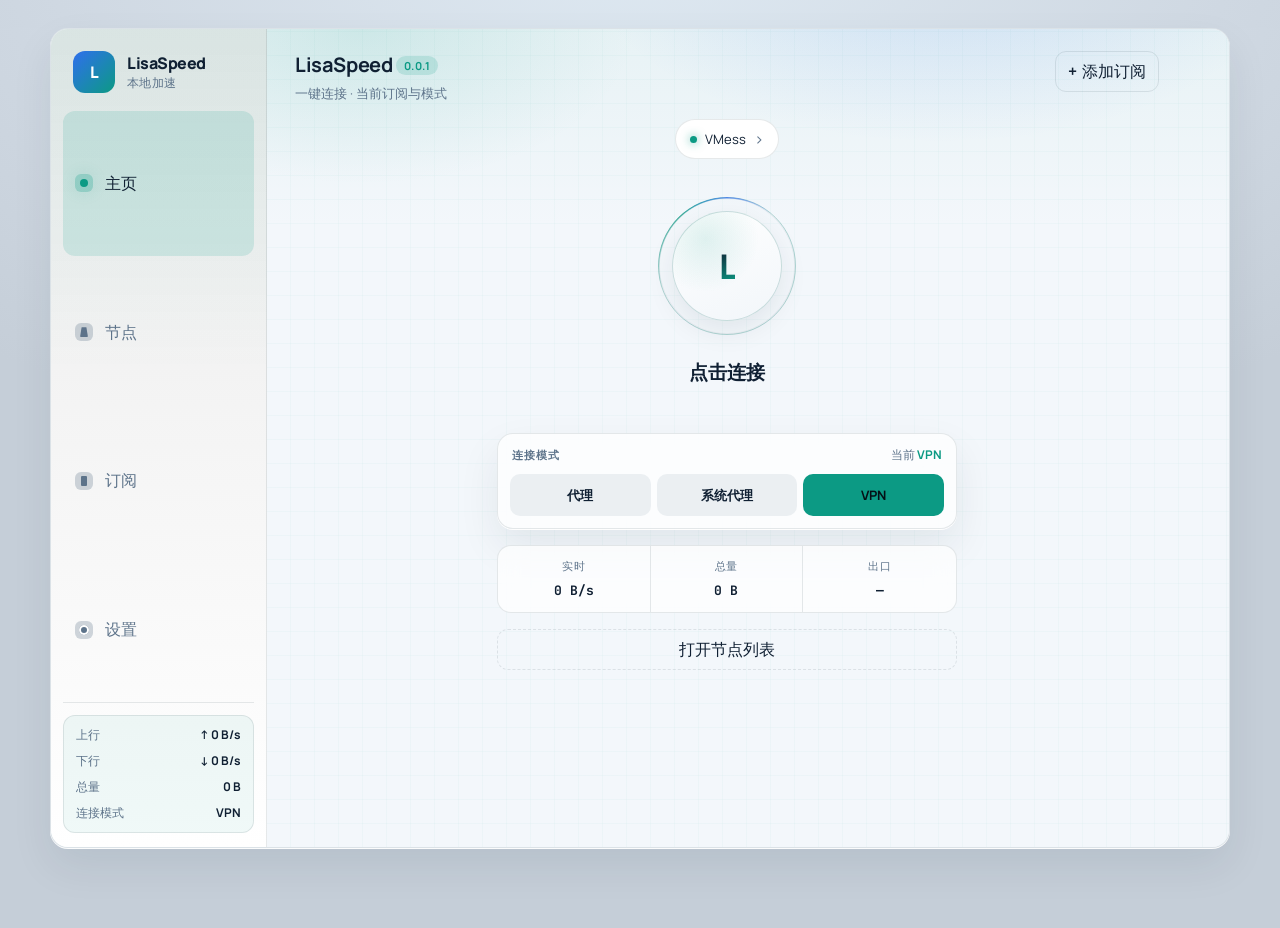
==== commit 9b6ef3f7: "Align tech prototype home with shipping Flutter UI. Mirror the app: drop the latency pill, split sid" ====
--- a/prototype/tech/index.html
+++ b/prototype/tech/index.html
@@ -35,7 +35,7 @@
         <span class="logo-mark">L</span>
         <div>
           <strong>LisaSpeed</strong>
-          <div class="muted tiny sidebar-tag">Tech 原型</div>
+          <div class="muted tiny sidebar-tag">本地加速</div>
         </div>
       </div>
       <nav class="nav"><button type="button" class="nav-item" data-nav="home"><span class="nav-ico" data-ico="home" aria-hidden="true"></span><span class="nav-label">主页</span></button>
@@ -44,8 +44,10 @@
 <button type="button" class="nav-item" data-nav="settings"><span class="nav-ico" data-ico="settings" aria-hidden="true"></span><span class="nav-label">设置</span></button></nav>
       <div class="sidebar-foot">
         <div class="traffic">
-          <div class="traffic-row"><span class="muted">实时</span> <strong data-traffic-live>0 B/s</strong></div>
-          <div class="traffic-row"><span class="muted">模式</span> <strong data-mode-label>VPN</strong></div>
+          <div class="traffic-row"><span class="muted">上行</span> <strong data-traffic-up>↑ 0 B/s</strong></div>
+          <div class="traffic-row"><span class="muted">下行</span> <strong data-traffic-down>↓ 0 B/s</strong></div>
+          <div class="traffic-row"><span class="muted">总量</span> <strong data-traffic-total>0 B</strong></div>
+          <div class="traffic-row"><span class="muted">连接模式</span> <strong data-mode-label>VPN</strong></div>
         </div>
       </div>
     </aside>
@@ -62,7 +64,7 @@
   <div class="home-stage">
     <button type="button" class="pill profile-pill" data-goto="subscriptions">
       <span class="pill-dot" aria-hidden="true"></span>
-      <span data-profile-label>VMess · 美国家宽</span>
+      <span data-profile-label>VMess</span>
       <span class="pill-chevron" aria-hidden="true">›</span>
     </button>
 
@@ -77,7 +79,7 @@
       </button>
       <div class="connect-copy">
         <div class="connect-status" data-conn-label>点击连接</div>
-        <div class="delay-pill" data-delay hidden><span>延迟</span> <strong><span data-delay-value>276</span> ms</strong></div>
+        
       </div>
     </div>
 
@@ -95,8 +97,8 @@
 
     <div class="home-stats">
       <div class="stat"><span class="stat-k">实时</span><span class="stat-v" data-traffic-live>0 B/s</span></div>
-      <div class="stat"><span class="stat-k">总量</span><span class="stat-v">1.2 GB</span></div>
-      <div class="stat"><span class="stat-k">出口</span><span class="stat-v">LA · NTT</span></div>
+      <div class="stat"><span class="stat-k">总量</span><span class="stat-v" data-traffic-total>0 B</span></div>
+      <div class="stat"><span class="stat-k">出口</span><span class="stat-v" data-exit-label>—</span></div>
     </div>
     <button type="button" class="btn block home-cta" data-goto="nodes">打开节点列表</button>
   </div>
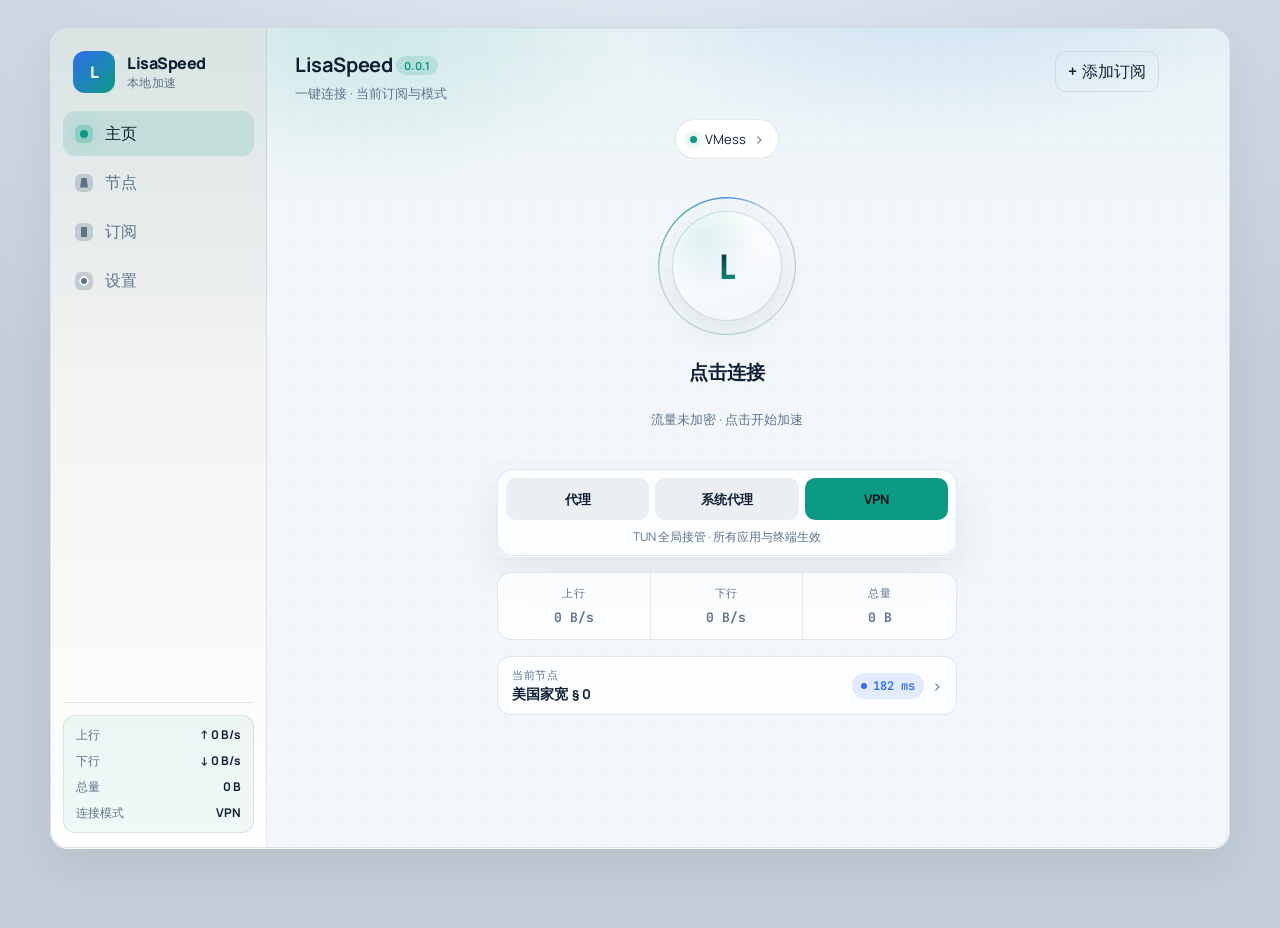
==== commit a9f6dfef: "Polish tech prototype home: richer hero, mode hints, node CTA. Idle aura breathe + connect ripple, s" ====
--- a/prototype/tech/index.html
+++ b/prototype/tech/index.html
@@ -71,6 +71,7 @@
     <div class="connect-zone">
       <button type="button" class="connect-btn" data-connect aria-label="连接切换">
         <span class="connect-aura" aria-hidden="true"></span>
+        <span class="connect-ripple" aria-hidden="true"></span>
         <span class="connect-ring" aria-hidden="true"></span>
         <span class="connect-arc" aria-hidden="true"></span>
         <span class="connect-disc">
@@ -79,28 +80,39 @@
       </button>
       <div class="connect-copy">
         <div class="connect-status" data-conn-label>点击连接</div>
-        
-      </div>
-    </div>
-
-    <div class="mode-switch" role="group" aria-label="连接模式">
-      <div class="mode-switch-top">
-        <div class="mode-switch-label">连接模式</div>
-        <p class="mode-hint muted">当前 <strong data-mode-label>VPN</strong></p>
-      </div>
+        <div class="connect-sub muted" data-conn-sub>流量未加密 · 点击开始加速</div>
+        <div class="connect-meta" data-conn-meta hidden>
+          <span class="conn-chip"><span class="conn-chip-k">时长</span><strong data-conn-timer>00:00</strong></span>
+          <span class="conn-chip"><span class="conn-chip-k">出口</span><strong data-conn-exit>US · NTT America</strong></span>
+        </div>
+      </div>
+    </div>
+
+    <div class="mode-switch mode-switch-lite" role="group" aria-label="连接模式">
       <div class="seg mode-seg">
         <button type="button" data-mode="proxy">代理</button>
         <button type="button" data-mode="system">系统代理</button>
         <button type="button" data-mode="vpn">VPN</button>
       </div>
+      <p class="mode-hint muted" data-mode-hint>TUN 全局接管 · 所有应用与终端生效</p>
     </div>
 
     <div class="home-stats">
-      <div class="stat"><span class="stat-k">实时</span><span class="stat-v" data-traffic-live>0 B/s</span></div>
+      <div class="stat"><span class="stat-k">上行</span><span class="stat-v" data-traffic-up-val>0 B/s</span></div>
+      <div class="stat"><span class="stat-k">下行</span><span class="stat-v" data-traffic-down-val>0 B/s</span></div>
       <div class="stat"><span class="stat-k">总量</span><span class="stat-v" data-traffic-total>0 B</span></div>
-      <div class="stat"><span class="stat-k">出口</span><span class="stat-v" data-exit-label>—</span></div>
-    </div>
-    <button type="button" class="btn block home-cta" data-goto="nodes">打开节点列表</button>
+    </div>
+
+    <button type="button" class="btn block node-cta" data-goto="nodes">
+      <span class="node-cta-left">
+        <span class="node-cta-kicker">当前节点</span>
+        <strong data-node-label>美国家宽 § 0</strong>
+      </span>
+      <span class="node-cta-right">
+        <span class="latency delay-ok"><span class="latency-dot"></span>182 ms</span>
+        <span class="pill-chevron" aria-hidden="true">›</span>
+      </span>
+    </button>
   </div>
 </section>
 
--- a/prototype/tech/css/app.css
+++ b/prototype/tech/css/app.css
@@ -32,7 +32,7 @@
 }
 .sidebar-brand { display: flex; gap: 12px; align-items: center; padding: 4px 10px 18px; }
 .sidebar-tag { letter-spacing: 0.04em; }
-.nav { display: grid; gap: 4px; flex: 1; }
+.nav { display: grid; gap: 4px; flex: 1; align-content: start; }
 .nav-item {
   display: flex; gap: 12px; align-items: center;
   border: 0; background: transparent; color: var(--muted);
@@ -215,6 +215,8 @@
 .mode-seg button { min-height: 42px; font-weight: 600; font-size: 13px; }
 .mode-hint { margin: 0; font-size: 12px; }
 .mode-hint strong { color: var(--accent); font-weight: 700; }
+.mode-switch-lite { display: grid; gap: 8px; padding: 8px 8px 9px; }
+.mode-switch-lite .mode-hint { margin: 0; padding: 0 2px; text-align: center; }
 
 .connect-zone { display: grid; justify-items: center; gap: 14px; padding: 12px 0 6px; }
 .connect-btn {
@@ -273,6 +275,35 @@
   transition: filter .3s ease, transform .3s ease;
 }
 .connect-copy { display: grid; justify-items: center; gap: 8px; min-height: 52px; }
+.connect-sub { font-size: 12.5px; margin: 0; transition: color .3s ease; }
+.connect-meta { display: flex; gap: 8px; align-items: center; }
+.connect-meta[hidden] { display: none !important; }
+.conn-chip {
+  display: inline-flex; align-items: center; gap: 6px;
+  padding: 5px 11px; border-radius: 999px;
+  font-size: 12px; color: var(--muted);
+  background: color-mix(in srgb, var(--accent) 9%, transparent);
+  border: 1px solid color-mix(in srgb, var(--accent) 24%, transparent);
+}
+.conn-chip-k { font-size: 11px; }
+.conn-chip strong {
+  color: var(--accent); font-family: var(--mono);
+  font-size: 12px; font-weight: 600; letter-spacing: 0.01em;
+}
+.connect-ripple {
+  position: absolute; inset: 8px; border-radius: 50%;
+  border: 1.5px solid var(--accent);
+  opacity: 0; transform: scale(0.9); pointer-events: none;
+}
+html[data-conn="connected"] .connect-ripple { animation: ripple-out 1s var(--ease, ease) 1 both; }
+@keyframes ripple-out {
+  0% { opacity: 0.5; transform: scale(0.92); }
+  100% { opacity: 0; transform: scale(1.28); }
+}
+@keyframes aura-breathe {
+  0%, 100% { opacity: 0.1; transform: scale(0.97); }
+  50% { opacity: 0.3; transform: scale(1.03); }
+}
 .connect-btn:hover .connect-aura { opacity: 0.35; }
 .connect-btn:hover .connect-arc { opacity: 0.95; }
 .connect-btn:hover .connect-disc {
@@ -344,8 +375,20 @@
 }
 .stat:last-child { border-right: 0; }
 .stat-k { display: block; color: var(--muted); font-size: 11px; margin-bottom: 4px; letter-spacing: 0.04em; }
-.stat-v { font-weight: 700; font-size: 13px; font-family: var(--mono); }
+.stat-v { font-weight: 700; font-size: 13px; font-family: var(--mono); transition: color .3s ease; }
 .home-cta { border-style: dashed; background: transparent; }
+.node-cta {
+  display: flex; justify-content: space-between; align-items: center; gap: 12px;
+  padding: 10px 14px; border-radius: 14px; text-align: left;
+}
+.node-cta:hover { border-color: var(--accent); }
+.node-cta-left { display: grid; gap: 2px; min-width: 0; }
+.node-cta-kicker { font-size: 11px; color: var(--muted); letter-spacing: 0.05em; }
+.node-cta-left strong {
+  font-size: 13.5px; letter-spacing: 0.01em;
+  white-space: nowrap; overflow: hidden; text-overflow: ellipsis;
+}
+.node-cta-right { display: inline-flex; align-items: center; gap: 8px; flex: 0 0 auto; }
 
 .eyebrow {
   margin: 0 0 4px;
@@ -547,6 +590,33 @@
   background: color-mix(in srgb, var(--accent) 8%, transparent);
 }
 [data-theme="tech"] .page-home .page-head { margin-bottom: 8px; }
+/* Home hero v2 (tech only) */
+[data-theme="tech"] .connect-copy { min-height: 88px; gap: 6px; }
+html[data-theme="tech"][data-conn="connected"] .connect-sub {
+  color: color-mix(in srgb, var(--ok) 55%, var(--muted));
+}
+html[data-theme="tech"]:not([data-conn="connected"]):not([data-conn="connecting"]) .connect-aura {
+  opacity: 0.16;
+  animation: aura-breathe 3.8s ease-in-out infinite;
+}
+[data-theme="tech"] .node-cta {
+  background: var(--glass);
+  backdrop-filter: blur(14px);
+  -webkit-backdrop-filter: blur(14px);
+}
+[data-theme="tech"] .node-cta:hover {
+  background: color-mix(in srgb, var(--accent) 7%, var(--glass));
+  box-shadow: var(--glow-soft, none);
+}
+[data-theme="tech"] .home-stats { position: relative; }
+[data-theme="tech"] .home-stats::before {
+  content: "";
+  position: absolute; top: 0; left: 10%; right: 10%; height: 1.5px;
+  background: linear-gradient(90deg, transparent, var(--accent) 32%, var(--accent-2) 68%, transparent);
+  opacity: 0; transition: opacity .45s ease;
+}
+html[data-theme="tech"][data-conn="connected"] .home-stats::before { opacity: 0.9; }
+html[data-theme="tech"]:not([data-conn="connected"]) .home-stats .stat-v { color: var(--muted); }
 [data-theme="tech"] .page-head h1 { font-weight: 800; }
 [data-theme="tech"] .log-line:hover { background: color-mix(in srgb, var(--accent) 5%, transparent); }
 [data-theme="tech"] .modal-choice:hover {
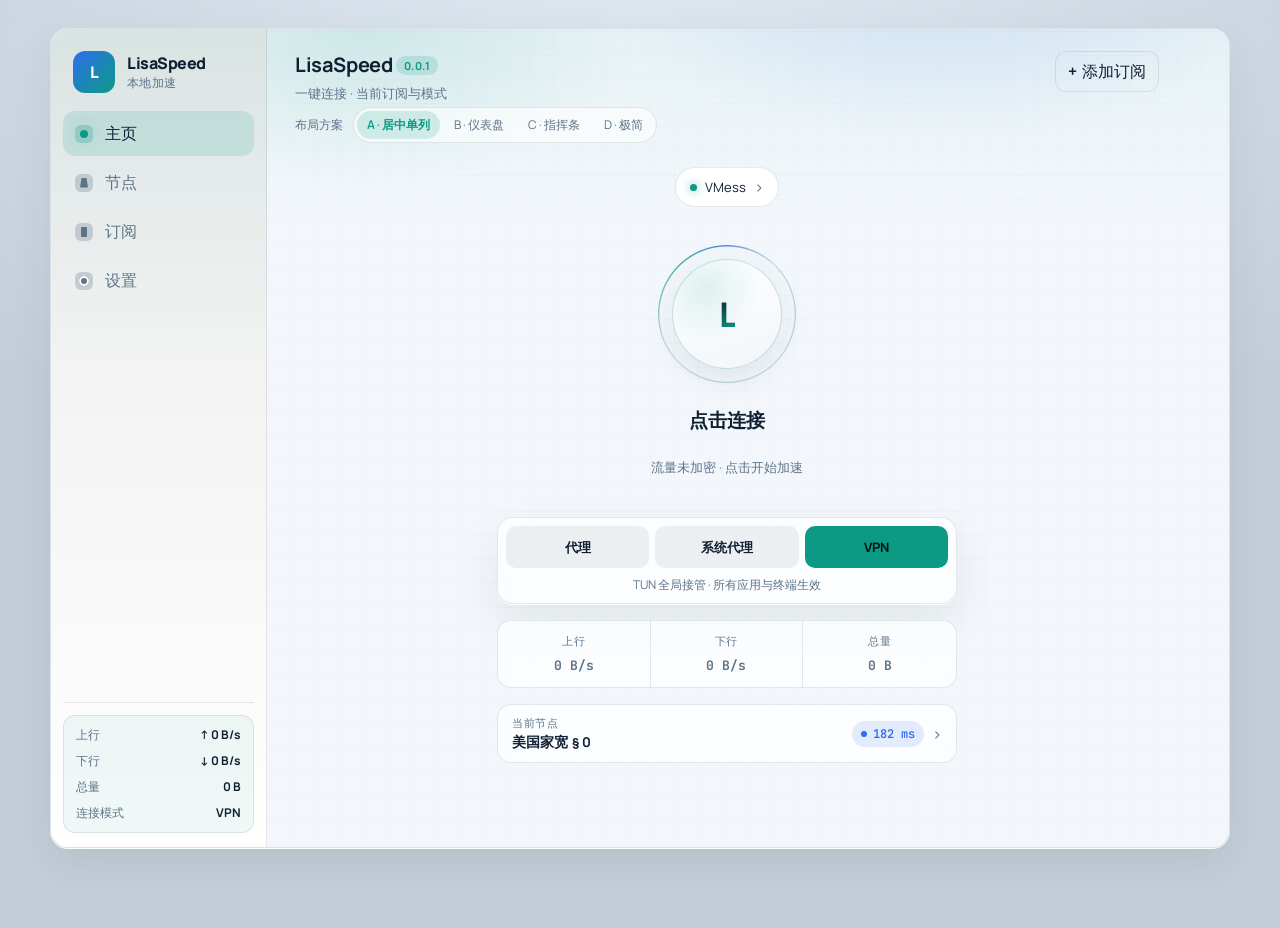
==== commit dfebabe7: "Add three home layout variants for design review. B dashboard split (hero card + exit-IP/traffic/nod" ====
--- a/prototype/tech/index.html
+++ b/prototype/tech/index.html
@@ -61,6 +61,7 @@
     </div>
     <button type="button" class="btn ghost add-btn" data-open-modal="add-profile"><span class="plus">+</span> 添加订阅</button>
   </header>
+  <div class="variant-bar"><span class="muted tiny">布局方案</span><div class="variant-tabs"><button type="button" class="vtab is-active" data-goto="home">A · 居中单列</button><button type="button" class="vtab" data-goto="home-b">B · 仪表盘</button><button type="button" class="vtab" data-goto="home-c">C · 指挥条</button><button type="button" class="vtab" data-goto="home-d">D · 极简</button></div></div>
   <div class="home-stage">
     <button type="button" class="pill profile-pill" data-goto="subscriptions">
       <span class="pill-dot" aria-hidden="true"></span>
@@ -113,6 +114,176 @@
         <span class="pill-chevron" aria-hidden="true">›</span>
       </span>
     </button>
+  </div>
+</section>
+
+
+<section class="page page-home-b" data-page="home-b">
+  <header class="page-head home-head">
+    <div>
+      <div class="brand-line"><strong>LisaSpeed</strong> <span class="chip">0.0.1</span></div>
+      <p class="muted home-sub">一键连接 · 当前订阅与模式</p>
+    </div>
+    <button type="button" class="btn ghost add-btn" data-open-modal="add-profile"><span class="plus">+</span> 添加订阅</button>
+  </header>
+  <div class="variant-bar"><span class="muted tiny">布局方案</span><div class="variant-tabs"><button type="button" class="vtab" data-goto="home">A · 居中单列</button><button type="button" class="vtab is-active" data-goto="home-b">B · 仪表盘</button><button type="button" class="vtab" data-goto="home-c">C · 指挥条</button><button type="button" class="vtab" data-goto="home-d">D · 极简</button></div></div>
+  <div class="home-b-grid">
+    <div class="panel hb-hero">
+      <button type="button" class="pill profile-pill" data-goto="subscriptions">
+        <span class="pill-dot" aria-hidden="true"></span>
+        <span data-profile-label>VMess</span>
+        <span class="pill-chevron" aria-hidden="true">›</span>
+      </button>
+      <button type="button" class="connect-btn md" data-connect aria-label="连接切换">
+        <span class="connect-aura" aria-hidden="true"></span>
+        <span class="connect-ripple" aria-hidden="true"></span>
+        <span class="connect-ring" aria-hidden="true"></span>
+        <span class="connect-arc" aria-hidden="true"></span>
+        <span class="connect-disc">
+          <span class="connect-mark">L</span>
+        </span>
+      </button>
+      <div class="connect-copy hb-copy">
+        <div class="connect-status" data-conn-label>点击连接</div>
+        <div class="connect-sub muted" data-conn-sub>流量未加密 · 点击开始加速</div>
+        <div class="connect-meta" data-conn-meta hidden>
+          <span class="conn-chip"><span class="conn-chip-k">时长</span><strong data-conn-timer>00:00</strong></span>
+        </div>
+      </div>
+      <div class="seg mode-seg hb-modes" role="group" aria-label="连接模式">
+        <button type="button" data-mode="proxy">代理</button>
+        <button type="button" data-mode="system">系统代理</button>
+        <button type="button" data-mode="vpn">VPN</button>
+      </div>
+      <p class="mode-hint muted" data-mode-hint>TUN 全局接管 · 所有应用与终端生效</p>
+    </div>
+    <div class="hb-side">
+      <div class="panel hb-card">
+        <div class="hb-k">出口</div>
+        <div class="hb-row"><span class="hb-v" data-exit-label>—</span></div>
+        <div class="hb-row"><span class="muted tiny">检测 IP</span><span class="mono tiny" data-exit-ip>—</span></div>
+      </div>
+      <div class="panel hb-card">
+        <div class="hb-k">流量</div>
+        <div class="hb-row"><span class="muted tiny">上行</span><span class="hb-v sm" data-traffic-up-val>0 B/s</span></div>
+        <div class="hb-row"><span class="muted tiny">下行</span><span class="hb-v sm" data-traffic-down-val>0 B/s</span></div>
+        <div class="hb-row"><span class="muted tiny">总量</span><span class="hb-v sm" data-traffic-total>0 B</span></div>
+      </div>
+      <button type="button" class="panel hb-card hb-link" data-goto="nodes">
+        <div class="hb-k">当前节点</div>
+        <div class="hb-row"><strong>美国家宽 § 0</strong><span class="latency delay-ok"><span class="latency-dot"></span>182 ms</span></div>
+      </button>
+      <button type="button" class="panel hb-card hb-link" data-goto="subscriptions">
+        <div class="hb-k">订阅</div>
+        <div class="hb-row"><strong>VMess</strong><span class="muted tiny">今日已更新</span></div>
+      </button>
+    </div>
+  </div>
+</section>
+
+
+<section class="page page-home-c" data-page="home-c">
+  <header class="page-head home-head">
+    <div>
+      <div class="brand-line"><strong>LisaSpeed</strong> <span class="chip">0.0.1</span></div>
+      <p class="muted home-sub">一键连接 · 当前订阅与模式</p>
+    </div>
+    <button type="button" class="btn ghost add-btn" data-open-modal="add-profile"><span class="plus">+</span> 添加订阅</button>
+  </header>
+  <div class="variant-bar"><span class="muted tiny">布局方案</span><div class="variant-tabs"><button type="button" class="vtab" data-goto="home">A · 居中单列</button><button type="button" class="vtab" data-goto="home-b">B · 仪表盘</button><button type="button" class="vtab is-active" data-goto="home-c">C · 指挥条</button><button type="button" class="vtab" data-goto="home-d">D · 极简</button></div></div>
+  <div class="panel hc-banner">
+    <div class="hc-left">
+      <button type="button" class="connect-btn sm" data-connect aria-label="连接切换">
+        <span class="connect-aura" aria-hidden="true"></span>
+        <span class="connect-ripple" aria-hidden="true"></span>
+        <span class="connect-ring" aria-hidden="true"></span>
+        <span class="connect-arc" aria-hidden="true"></span>
+        <span class="connect-disc">
+          <span class="connect-mark">L</span>
+        </span>
+      </button>
+      <div class="hc-copy">
+        <div class="connect-status" data-conn-label>点击连接</div>
+        <div class="connect-sub muted" data-conn-sub>流量未加密 · 点击开始加速</div>
+        <div class="connect-meta" data-conn-meta hidden>
+          <span class="conn-chip"><span class="conn-chip-k">时长</span><strong data-conn-timer>00:00</strong></span>
+          <span class="conn-chip"><span class="conn-chip-k">出口</span><strong data-conn-exit>US · NTT America</strong></span>
+        </div>
+      </div>
+    </div>
+    <div class="hc-right">
+      <div class="seg mode-seg hc-modes" role="group" aria-label="连接模式">
+        <button type="button" data-mode="proxy">代理</button>
+        <button type="button" data-mode="system">系统代理</button>
+        <button type="button" data-mode="vpn">VPN</button>
+      </div>
+      <p class="mode-hint muted tiny" data-mode-hint>TUN 全局接管 · 所有应用与终端生效</p>
+    </div>
+  </div>
+  <div class="hc-grid">
+    <div class="panel hb-card">
+      <div class="hb-k">流量</div>
+      <div class="hb-row"><span class="muted tiny">上行</span><span class="hb-v sm" data-traffic-up-val>0 B/s</span></div>
+      <div class="hb-row"><span class="muted tiny">下行</span><span class="hb-v sm" data-traffic-down-val>0 B/s</span></div>
+      <div class="hb-row"><span class="muted tiny">总量</span><span class="hb-v sm" data-traffic-total>0 B</span></div>
+    </div>
+    <button type="button" class="panel hb-card hb-link" data-goto="nodes">
+      <div class="hb-k">当前节点</div>
+      <div class="hb-row"><strong>美国家宽 § 0</strong><span class="latency delay-ok"><span class="latency-dot"></span>182 ms</span></div>
+      <div class="muted tiny">点击切换线路</div>
+    </button>
+    <button type="button" class="panel hb-card hb-link" data-goto="subscriptions">
+      <div class="hb-k">订阅</div>
+      <div class="hb-row"><strong>VMess</strong><span class="muted tiny">今日已更新</span></div>
+      <div class="muted tiny">剩余流量充足</div>
+    </button>
+  </div>
+</section>
+
+
+<section class="page page-home-d" data-page="home-d">
+  <header class="page-head home-head">
+    <div>
+      <div class="brand-line"><strong>LisaSpeed</strong> <span class="chip">0.0.1</span></div>
+      <p class="muted home-sub">一键连接 · 当前订阅与模式</p>
+    </div>
+    <button type="button" class="btn ghost add-btn" data-open-modal="add-profile"><span class="plus">+</span> 添加订阅</button>
+  </header>
+  <div class="variant-bar"><span class="muted tiny">布局方案</span><div class="variant-tabs"><button type="button" class="vtab" data-goto="home">A · 居中单列</button><button type="button" class="vtab" data-goto="home-b">B · 仪表盘</button><button type="button" class="vtab" data-goto="home-c">C · 指挥条</button><button type="button" class="vtab is-active" data-goto="home-d">D · 极简</button></div></div>
+  <div class="home-d-stage">
+    <button type="button" class="pill profile-pill" data-goto="subscriptions">
+      <span class="pill-dot" aria-hidden="true"></span>
+      <span data-profile-label>VMess</span>
+      <span class="pill-chevron" aria-hidden="true">›</span>
+    </button>
+    <button type="button" class="connect-btn xl" data-connect aria-label="连接切换">
+        <span class="connect-aura" aria-hidden="true"></span>
+        <span class="connect-ripple" aria-hidden="true"></span>
+        <span class="connect-ring" aria-hidden="true"></span>
+        <span class="connect-arc" aria-hidden="true"></span>
+        <span class="connect-disc">
+          <span class="connect-mark">L</span>
+        </span>
+      </button>
+    <div class="connect-copy hd-copy">
+      <div class="connect-status" data-conn-label>点击连接</div>
+      <div class="connect-sub muted" data-conn-sub>流量未加密 · 点击开始加速</div>
+      <div class="connect-meta" data-conn-meta hidden>
+        <span class="conn-chip"><span class="conn-chip-k">时长</span><strong data-conn-timer>00:00</strong></span>
+        <span class="conn-chip"><span class="conn-chip-k">出口</span><strong data-conn-exit>US · NTT America</strong></span>
+      </div>
+    </div>
+    <div class="hd-stats">
+      <span data-traffic-up>↑ 0 B/s</span>
+      <span data-traffic-down>↓ 0 B/s</span>
+      <span>共 <span data-traffic-total>0 B</span></span>
+    </div>
+    <div class="hd-modes" role="group" aria-label="连接模式">
+      <button type="button" data-mode="proxy">代理</button>
+      <button type="button" data-mode="system">系统代理</button>
+      <button type="button" data-mode="vpn">VPN</button>
+    </div>
+    <button type="button" class="hd-node" data-goto="nodes">节点 · 美国家宽 § 0 · 182 ms ›</button>
   </div>
 </section>
 
--- a/prototype/tech/css/app.css
+++ b/prototype/tech/css/app.css
@@ -390,6 +390,82 @@
 }
 .node-cta-right { display: inline-flex; align-items: center; gap: 8px; flex: 0 0 auto; }
 
+/* Home layout variants (prototype exploration) */
+.variant-bar { display: flex; align-items: center; gap: 10px; margin: -4px 0 16px; }
+.variant-tabs {
+  display: inline-flex; gap: 4px; padding: 3px;
+  border-radius: 999px; border: 1px solid var(--line);
+  background: color-mix(in srgb, var(--bg-elev) 60%, transparent);
+}
+.vtab {
+  border: 0; background: transparent; color: var(--muted);
+  font-size: 12px; padding: 5px 10px; border-radius: 999px;
+  transition: background .18s ease, color .18s ease;
+}
+.vtab:hover { color: var(--text); }
+.vtab.is-active {
+  background: color-mix(in srgb, var(--accent) 16%, transparent);
+  color: var(--accent); font-weight: 600;
+}
+
+.connect-btn.md { width: 118px; height: 118px; }
+.connect-btn.md .connect-disc { inset: 18px; }
+.connect-btn.md .connect-mark { font-size: 26px; }
+.connect-btn.sm { width: 88px; height: 88px; }
+.connect-btn.sm .connect-disc { inset: 14px; }
+.connect-btn.sm .connect-mark { font-size: 20px; }
+.connect-btn.xl { width: 186px; height: 186px; }
+.connect-btn.xl .connect-disc { inset: 28px; }
+.connect-btn.xl .connect-mark { font-size: 42px; }
+
+.home-b-grid { display: grid; grid-template-columns: 1.15fr 1fr; gap: 14px; max-width: 860px; }
+.hb-hero { display: grid; justify-items: center; gap: 12px; padding: 24px 18px 18px; align-content: start; }
+.hb-copy { min-height: 0 !important; }
+.hb-modes { width: 100%; }
+.hb-modes button { min-height: 38px; font-size: 12.5px; }
+.hb-side { display: grid; gap: 12px; align-content: start; }
+.hb-card { display: grid; gap: 8px; padding: 14px 16px; }
+.hb-k {
+  font-size: 11px; font-weight: 700; color: var(--muted);
+  letter-spacing: 0.06em; text-transform: uppercase;
+}
+.hb-v { font-family: var(--mono); font-weight: 700; font-size: 15px; }
+.hb-v.sm { font-size: 13px; }
+.hb-row { display: flex; justify-content: space-between; align-items: baseline; gap: 10px; }
+.hb-link { text-align: left; color: var(--text); cursor: pointer; width: 100%; }
+.hb-link:hover { border-color: var(--accent); }
+
+.hc-banner {
+  display: flex; align-items: center; justify-content: space-between;
+  gap: 18px; padding: 16px 20px; max-width: 860px;
+}
+.hc-left { display: flex; align-items: center; gap: 18px; min-width: 0; }
+.hc-copy { display: grid; gap: 5px; }
+.hc-right { display: grid; gap: 8px; justify-items: end; }
+.hc-modes { width: 300px; }
+.hc-modes button { min-height: 34px; font-size: 12px; padding: 6px 8px; }
+.hc-grid { display: grid; grid-template-columns: repeat(3, 1fr); gap: 12px; max-width: 860px; margin-top: 14px; }
+
+.home-d-stage {
+  display: grid; justify-items: center; gap: 18px;
+  padding: 20px 0 40px; width: min(420px, 100%); margin: 0 auto;
+}
+.hd-copy { min-height: 92px; }
+.hd-stats { font-family: var(--mono); font-size: 13px; color: var(--muted); display: flex; gap: 16px; }
+.hd-modes { display: inline-flex; gap: 6px; }
+.hd-modes button {
+  border: 1px solid var(--line); background: transparent; color: var(--muted);
+  border-radius: 999px; padding: 6px 14px; font-size: 12px;
+  transition: border-color .18s ease, color .18s ease, background .18s ease;
+}
+.hd-modes button:hover { color: var(--text); border-color: var(--line-strong, var(--accent)); }
+.hd-modes button.is-active {
+  border-color: var(--accent); color: var(--accent);
+  background: color-mix(in srgb, var(--accent) 10%, transparent);
+}
+.hd-node { border: 0; background: transparent; color: var(--muted); font-size: 13px; padding: 6px 10px; }
+.hd-node:hover { color: var(--text); }
+
 .eyebrow {
   margin: 0 0 4px;
   font-size: 11px;
@@ -617,6 +693,8 @@
 }
 html[data-theme="tech"][data-conn="connected"] .home-stats::before { opacity: 0.9; }
 html[data-theme="tech"]:not([data-conn="connected"]) .home-stats .stat-v { color: var(--muted); }
+html[data-theme="tech"]:not([data-conn="connected"]) .hb-v { color: var(--muted); }
+html[data-theme="tech"][data-conn="connected"] .hd-stats { color: var(--text); }
 [data-theme="tech"] .page-head h1 { font-weight: 800; }
 [data-theme="tech"] .log-line:hover { background: color-mix(in srgb, var(--accent) 5%, transparent); }
 [data-theme="tech"] .modal-choice:hover {
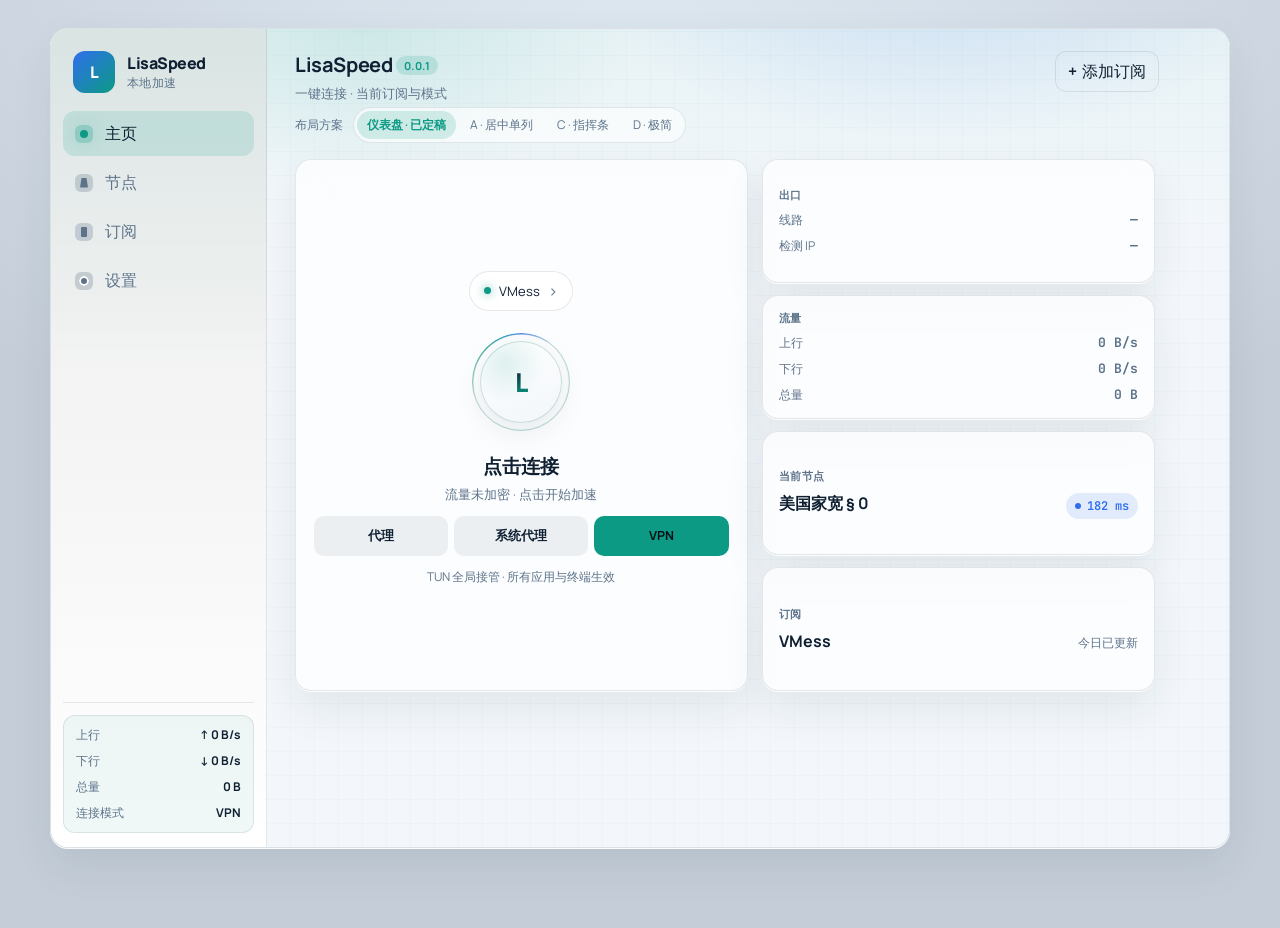
==== commit 2f52d9a5: "Restyle every tech prototype page; dashboard becomes default home. Promote the adopted dashboard to " ====
--- a/prototype/tech/index.html
+++ b/prototype/tech/index.html
@@ -61,7 +61,71 @@
     </div>
     <button type="button" class="btn ghost add-btn" data-open-modal="add-profile"><span class="plus">+</span> 添加订阅</button>
   </header>
-  <div class="variant-bar"><span class="muted tiny">布局方案</span><div class="variant-tabs"><button type="button" class="vtab is-active" data-goto="home">A · 居中单列</button><button type="button" class="vtab" data-goto="home-b">B · 仪表盘</button><button type="button" class="vtab" data-goto="home-c">C · 指挥条</button><button type="button" class="vtab" data-goto="home-d">D · 极简</button></div></div>
+  <div class="variant-bar"><span class="muted tiny">布局方案</span><div class="variant-tabs"><button type="button" class="vtab is-active" data-goto="home">仪表盘 · 已定稿</button><button type="button" class="vtab" data-goto="home-a">A · 居中单列</button><button type="button" class="vtab" data-goto="home-c">C · 指挥条</button><button type="button" class="vtab" data-goto="home-d">D · 极简</button></div></div>
+  <div class="home-b-grid">
+    <div class="panel hb-hero">
+      <button type="button" class="pill profile-pill" data-goto="subscriptions">
+        <span class="pill-dot" aria-hidden="true"></span>
+        <span data-profile-label>VMess</span>
+        <span class="pill-chevron" aria-hidden="true">›</span>
+      </button>
+      <button type="button" class="connect-btn md" data-connect aria-label="连接切换">
+        <span class="connect-aura" aria-hidden="true"></span>
+        <span class="connect-ripple" aria-hidden="true"></span>
+        <span class="connect-ring" aria-hidden="true"></span>
+        <span class="connect-arc" aria-hidden="true"></span>
+        <span class="connect-disc">
+          <span class="connect-mark">L</span>
+        </span>
+      </button>
+      <div class="connect-copy hb-copy">
+        <div class="connect-status" data-conn-label>点击连接</div>
+        <div class="connect-sub muted" data-conn-sub>流量未加密 · 点击开始加速</div>
+        <div class="connect-meta" data-conn-meta hidden>
+          <span class="conn-chip"><span class="conn-chip-k">时长</span><strong data-conn-timer>00:00</strong></span>
+        </div>
+      </div>
+      <div class="seg mode-seg hb-modes" role="group" aria-label="连接模式">
+        <button type="button" data-mode="proxy">代理</button>
+        <button type="button" data-mode="system">系统代理</button>
+        <button type="button" data-mode="vpn">VPN</button>
+      </div>
+      <p class="mode-hint muted" data-mode-hint>TUN 全局接管 · 所有应用与终端生效</p>
+    </div>
+    <div class="hb-side">
+      <div class="panel hb-card">
+        <div class="hb-k">出口</div>
+        <div class="hb-row"><span class="muted tiny">线路</span><span class="hb-v sm" data-exit-label>—</span></div>
+        <div class="hb-row"><span class="muted tiny">检测 IP</span><span class="hb-v sm hb-ip" data-exit-ip>—</span></div>
+      </div>
+      <div class="panel hb-card">
+        <div class="hb-k">流量</div>
+        <div class="hb-row"><span class="muted tiny">上行</span><span class="hb-v sm" data-traffic-up-val>0 B/s</span></div>
+        <div class="hb-row"><span class="muted tiny">下行</span><span class="hb-v sm" data-traffic-down-val>0 B/s</span></div>
+        <div class="hb-row"><span class="muted tiny">总量</span><span class="hb-v sm" data-traffic-total>0 B</span></div>
+      </div>
+      <button type="button" class="panel hb-card hb-link" data-goto="nodes">
+        <div class="hb-k">当前节点</div>
+        <div class="hb-row"><strong>美国家宽 § 0</strong><span class="latency delay-ok"><span class="latency-dot"></span>182 ms</span></div>
+      </button>
+      <button type="button" class="panel hb-card hb-link" data-goto="subscriptions">
+        <div class="hb-k">订阅</div>
+        <div class="hb-row"><strong>VMess</strong><span class="muted tiny">今日已更新</span></div>
+      </button>
+    </div>
+  </div>
+</section>
+
+
+<section class="page page-home-a" data-page="home-a">
+  <header class="page-head home-head">
+    <div>
+      <div class="brand-line"><strong>LisaSpeed</strong> <span class="chip">0.0.1</span></div>
+      <p class="muted home-sub">一键连接 · 当前订阅与模式</p>
+    </div>
+    <button type="button" class="btn ghost add-btn" data-open-modal="add-profile"><span class="plus">+</span> 添加订阅</button>
+  </header>
+  <div class="variant-bar"><span class="muted tiny">布局方案</span><div class="variant-tabs"><button type="button" class="vtab" data-goto="home">仪表盘 · 已定稿</button><button type="button" class="vtab is-active" data-goto="home-a">A · 居中单列</button><button type="button" class="vtab" data-goto="home-c">C · 指挥条</button><button type="button" class="vtab" data-goto="home-d">D · 极简</button></div></div>
   <div class="home-stage">
     <button type="button" class="pill profile-pill" data-goto="subscriptions">
       <span class="pill-dot" aria-hidden="true"></span>
@@ -118,70 +182,6 @@
 </section>
 
 
-<section class="page page-home-b" data-page="home-b">
-  <header class="page-head home-head">
-    <div>
-      <div class="brand-line"><strong>LisaSpeed</strong> <span class="chip">0.0.1</span></div>
-      <p class="muted home-sub">一键连接 · 当前订阅与模式</p>
-    </div>
-    <button type="button" class="btn ghost add-btn" data-open-modal="add-profile"><span class="plus">+</span> 添加订阅</button>
-  </header>
-  <div class="variant-bar"><span class="muted tiny">布局方案</span><div class="variant-tabs"><button type="button" class="vtab" data-goto="home">A · 居中单列</button><button type="button" class="vtab is-active" data-goto="home-b">B · 仪表盘</button><button type="button" class="vtab" data-goto="home-c">C · 指挥条</button><button type="button" class="vtab" data-goto="home-d">D · 极简</button></div></div>
-  <div class="home-b-grid">
-    <div class="panel hb-hero">
-      <button type="button" class="pill profile-pill" data-goto="subscriptions">
-        <span class="pill-dot" aria-hidden="true"></span>
-        <span data-profile-label>VMess</span>
-        <span class="pill-chevron" aria-hidden="true">›</span>
-      </button>
-      <button type="button" class="connect-btn md" data-connect aria-label="连接切换">
-        <span class="connect-aura" aria-hidden="true"></span>
-        <span class="connect-ripple" aria-hidden="true"></span>
-        <span class="connect-ring" aria-hidden="true"></span>
-        <span class="connect-arc" aria-hidden="true"></span>
-        <span class="connect-disc">
-          <span class="connect-mark">L</span>
-        </span>
-      </button>
-      <div class="connect-copy hb-copy">
-        <div class="connect-status" data-conn-label>点击连接</div>
-        <div class="connect-sub muted" data-conn-sub>流量未加密 · 点击开始加速</div>
-        <div class="connect-meta" data-conn-meta hidden>
-          <span class="conn-chip"><span class="conn-chip-k">时长</span><strong data-conn-timer>00:00</strong></span>
-        </div>
-      </div>
-      <div class="seg mode-seg hb-modes" role="group" aria-label="连接模式">
-        <button type="button" data-mode="proxy">代理</button>
-        <button type="button" data-mode="system">系统代理</button>
-        <button type="button" data-mode="vpn">VPN</button>
-      </div>
-      <p class="mode-hint muted" data-mode-hint>TUN 全局接管 · 所有应用与终端生效</p>
-    </div>
-    <div class="hb-side">
-      <div class="panel hb-card">
-        <div class="hb-k">出口</div>
-        <div class="hb-row"><span class="hb-v" data-exit-label>—</span></div>
-        <div class="hb-row"><span class="muted tiny">检测 IP</span><span class="mono tiny" data-exit-ip>—</span></div>
-      </div>
-      <div class="panel hb-card">
-        <div class="hb-k">流量</div>
-        <div class="hb-row"><span class="muted tiny">上行</span><span class="hb-v sm" data-traffic-up-val>0 B/s</span></div>
-        <div class="hb-row"><span class="muted tiny">下行</span><span class="hb-v sm" data-traffic-down-val>0 B/s</span></div>
-        <div class="hb-row"><span class="muted tiny">总量</span><span class="hb-v sm" data-traffic-total>0 B</span></div>
-      </div>
-      <button type="button" class="panel hb-card hb-link" data-goto="nodes">
-        <div class="hb-k">当前节点</div>
-        <div class="hb-row"><strong>美国家宽 § 0</strong><span class="latency delay-ok"><span class="latency-dot"></span>182 ms</span></div>
-      </button>
-      <button type="button" class="panel hb-card hb-link" data-goto="subscriptions">
-        <div class="hb-k">订阅</div>
-        <div class="hb-row"><strong>VMess</strong><span class="muted tiny">今日已更新</span></div>
-      </button>
-    </div>
-  </div>
-</section>
-
-
 <section class="page page-home-c" data-page="home-c">
   <header class="page-head home-head">
     <div>
@@ -190,7 +190,7 @@
     </div>
     <button type="button" class="btn ghost add-btn" data-open-modal="add-profile"><span class="plus">+</span> 添加订阅</button>
   </header>
-  <div class="variant-bar"><span class="muted tiny">布局方案</span><div class="variant-tabs"><button type="button" class="vtab" data-goto="home">A · 居中单列</button><button type="button" class="vtab" data-goto="home-b">B · 仪表盘</button><button type="button" class="vtab is-active" data-goto="home-c">C · 指挥条</button><button type="button" class="vtab" data-goto="home-d">D · 极简</button></div></div>
+  <div class="variant-bar"><span class="muted tiny">布局方案</span><div class="variant-tabs"><button type="button" class="vtab" data-goto="home">仪表盘 · 已定稿</button><button type="button" class="vtab" data-goto="home-a">A · 居中单列</button><button type="button" class="vtab is-active" data-goto="home-c">C · 指挥条</button><button type="button" class="vtab" data-goto="home-d">D · 极简</button></div></div>
   <div class="panel hc-banner">
     <div class="hc-left">
       <button type="button" class="connect-btn sm" data-connect aria-label="连接切换">
@@ -249,7 +249,7 @@
     </div>
     <button type="button" class="btn ghost add-btn" data-open-modal="add-profile"><span class="plus">+</span> 添加订阅</button>
   </header>
-  <div class="variant-bar"><span class="muted tiny">布局方案</span><div class="variant-tabs"><button type="button" class="vtab" data-goto="home">A · 居中单列</button><button type="button" class="vtab" data-goto="home-b">B · 仪表盘</button><button type="button" class="vtab" data-goto="home-c">C · 指挥条</button><button type="button" class="vtab is-active" data-goto="home-d">D · 极简</button></div></div>
+  <div class="variant-bar"><span class="muted tiny">布局方案</span><div class="variant-tabs"><button type="button" class="vtab" data-goto="home">仪表盘 · 已定稿</button><button type="button" class="vtab" data-goto="home-a">A · 居中单列</button><button type="button" class="vtab" data-goto="home-c">C · 指挥条</button><button type="button" class="vtab is-active" data-goto="home-d">D · 极简</button></div></div>
   <div class="home-d-stage">
     <button type="button" class="pill profile-pill" data-goto="subscriptions">
       <span class="pill-dot" aria-hidden="true"></span>
@@ -300,8 +300,8 @@
       <button type="button" class="btn primary" data-action="toast" data-toast="正在测速…">测速</button>
     </div>
   </header>
-  <div class="toolbar-note muted">共 5 个节点 · 点击切换</div>
-  <div class="list"><button type="button" class="list-row node-row is-active" data-action="toast" data-toast="已选择：美国家宽 § 0"><div class="list-main"><div class="row gap"><span class="node-badge">当前</span><strong>美国家宽 § 0</strong></div><div class="muted">美国 · 家庭 · vmess</div></div><span class="latency delay-ok"><span class="latency-dot"></span>182 ms</span></button><button type="button" class="list-row node-row " data-action="toast" data-toast="已选择：美国宽带 § 1"><div class="list-main"><div class="row gap"><strong>美国宽带 § 1</strong></div><div class="muted">美国 · 机房 · vmess</div></div><span class="latency delay-warn"><span class="latency-dot"></span>241 ms</span></button><button type="button" class="list-row node-row " data-action="toast" data-toast="已选择：日本优化 § 2"><div class="list-main"><div class="row gap"><strong>日本优化 § 2</strong></div><div class="muted">日本 · 优化 · vmess</div></div><span class="latency delay-ok"><span class="latency-dot"></span>98 ms</span></button><button type="button" class="list-row node-row " data-action="toast" data-toast="已选择：新加坡 § 3"><div class="list-main"><div class="row gap"><strong>新加坡 § 3</strong></div><div class="muted">新加坡 · vmess</div></div><span class="latency delay-ok"><span class="latency-dot"></span>126 ms</span></button><button type="button" class="list-row node-row " data-action="toast" data-toast="已选择：香港 § 4"><div class="list-main"><div class="row gap"><strong>香港 § 4</strong></div><div class="muted">香港 · vmess</div></div><span class="latency delay-good"><span class="latency-dot"></span>64 ms</span></button></div>
+  <div class="toolbar-note row gap"><span class="count-chip">5</span><span class="muted">个节点 · 点击切换</span></div>
+  <div class="list"><button type="button" class="list-row node-row is-active" data-action="toast" data-toast="已选择：美国家宽 § 0"><div class="list-main"><div class="row gap"><span class="node-badge">当前</span><strong>美国家宽 § 0</strong></div><div class="row gap node-tags"><span class="tag">美国 · 家庭</span><span class="tag tag-mono">vmess</span></div></div><span class="latency delay-ok"><span class="latency-dot"></span>182 ms</span></button><button type="button" class="list-row node-row " data-action="toast" data-toast="已选择：美国宽带 § 1"><div class="list-main"><div class="row gap"><strong>美国宽带 § 1</strong></div><div class="row gap node-tags"><span class="tag">美国 · 机房</span><span class="tag tag-mono">vmess</span></div></div><span class="latency delay-warn"><span class="latency-dot"></span>241 ms</span></button><button type="button" class="list-row node-row " data-action="toast" data-toast="已选择：日本优化 § 2"><div class="list-main"><div class="row gap"><strong>日本优化 § 2</strong></div><div class="row gap node-tags"><span class="tag">日本 · 优化</span><span class="tag tag-mono">vmess</span></div></div><span class="latency delay-ok"><span class="latency-dot"></span>98 ms</span></button><button type="button" class="list-row node-row " data-action="toast" data-toast="已选择：新加坡 § 3"><div class="list-main"><div class="row gap"><strong>新加坡 § 3</strong></div><div class="row gap node-tags"><span class="tag">新加坡</span><span class="tag tag-mono">vmess</span></div></div><span class="latency delay-ok"><span class="latency-dot"></span>126 ms</span></button><button type="button" class="list-row node-row " data-action="toast" data-toast="已选择：香港 § 4"><div class="list-main"><div class="row gap"><strong>香港 § 4</strong></div><div class="row gap node-tags"><span class="tag">香港</span><span class="tag tag-mono">vmess</span></div></div><span class="latency delay-good"><span class="latency-dot"></span>64 ms</span></button></div>
 </section>
 
 
@@ -322,7 +322,10 @@
           <span class="tag tag-active">使用中</span>
           <span class="tag">订阅</span>
         </div>
-        <div class="muted">今日已更新 · 剩余流量充足</div>
+        <div class="sub-usage">
+          <div class="usage-bar"><span class="usage-fill" style="width: 38%"></span></div>
+          <div class="muted tiny">已用 4.6 GB / 12 GB · 今日已更新 · 30 天后到期</div>
+        </div>
       </div>
       <div class="row gap actions">
         <button type="button" class="btn tiny" data-action="toast" data-toast="正在更新订阅">更新</button>
@@ -550,7 +553,7 @@
   <div class="log-shell panel">
     <div class="log-toolbar">
       <span class="muted tiny">core · app</span>
-      <span class="mono tiny muted">live</span>
+      <span class="live-badge"><span class="live-dot" aria-hidden="true"></span>live</span>
     </div>
     <div class="log-panel"><div class="log-line"><span class="mono muted log-time">10:30:12</span><span class="log-level log-info">PROBE</span><span class="log-msg">探测线路质量</span></div>
 <div class="log-line"><span class="mono muted log-time">10:31:12</span><span class="log-level log-ok">CONNECTED</span><span class="log-msg">隧道已建立</span></div>
--- a/prototype/tech/css/app.css
+++ b/prototype/tech/css/app.css
@@ -390,6 +390,38 @@
 }
 .node-cta-right { display: inline-flex; align-items: center; gap: 8px; flex: 0 0 auto; }
 
+/* List/table garnish shared across pages */
+.node-tags { margin-top: 7px; }
+.tag.tag-mono { font-family: var(--mono); letter-spacing: 0.02em; }
+.count-chip {
+  display: inline-flex; align-items: center; justify-content: center;
+  min-width: 22px; height: 22px; padding: 0 6px; border-radius: 7px;
+  font-family: var(--mono); font-size: 11px; font-weight: 700;
+  color: var(--accent); background: color-mix(in srgb, var(--accent) 12%, transparent);
+}
+.sub-usage { display: grid; gap: 7px; margin-top: 2px; }
+.usage-bar {
+  height: 6px; border-radius: 999px; overflow: hidden;
+  background: color-mix(in srgb, var(--muted) 16%, transparent);
+}
+.usage-fill {
+  display: block; height: 100%; border-radius: 999px;
+  background: linear-gradient(90deg, var(--accent), var(--accent-2));
+}
+.live-badge {
+  display: inline-flex; align-items: center; gap: 6px;
+  font-family: var(--mono); font-size: 12px; color: var(--accent);
+}
+.live-dot {
+  width: 7px; height: 7px; border-radius: 50%;
+  background: var(--accent);
+  animation: live-pulse 1.6s ease-in-out infinite;
+}
+@keyframes live-pulse {
+  0%, 100% { opacity: 1; }
+  50% { opacity: 0.45; }
+}
+
 /* Home layout variants (prototype exploration) */
 .variant-bar { display: flex; align-items: center; gap: 10px; margin: -4px 0 16px; }
 .variant-tabs {
@@ -418,13 +450,14 @@
 .connect-btn.xl .connect-disc { inset: 28px; }
 .connect-btn.xl .connect-mark { font-size: 42px; }
 
-.home-b-grid { display: grid; grid-template-columns: 1.15fr 1fr; gap: 14px; max-width: 860px; }
-.hb-hero { display: grid; justify-items: center; gap: 12px; padding: 24px 18px 18px; align-content: start; }
+.home-b-grid { display: grid; grid-template-columns: 1.15fr 1fr; gap: 14px; max-width: 860px; align-items: stretch; }
+.hb-hero { display: grid; justify-items: center; gap: 12px; padding: 24px 18px 18px; align-content: center; }
 .hb-copy { min-height: 0 !important; }
 .hb-modes { width: 100%; }
 .hb-modes button { min-height: 38px; font-size: 12.5px; }
-.hb-side { display: grid; gap: 12px; align-content: start; }
-.hb-card { display: grid; gap: 8px; padding: 14px 16px; }
+.hb-side { display: grid; gap: 12px; grid-template-rows: repeat(4, minmax(0, 1fr)); }
+.hb-card { display: grid; gap: 8px; padding: 14px 16px; align-content: center; }
+.hb-ip { letter-spacing: 0.02em; }
 .hb-k {
   font-size: 11px; font-weight: 700; color: var(--muted);
   letter-spacing: 0.06em; text-transform: uppercase;
@@ -695,6 +728,15 @@
 html[data-theme="tech"]:not([data-conn="connected"]) .home-stats .stat-v { color: var(--muted); }
 html[data-theme="tech"]:not([data-conn="connected"]) .hb-v { color: var(--muted); }
 html[data-theme="tech"][data-conn="connected"] .hd-stats { color: var(--text); }
+html[data-theme="tech"][data-conn="connected"] .hb-ip { color: var(--accent); }
+[data-theme="tech"] .hb-hero { position: relative; overflow: hidden; }
+[data-theme="tech"] .hb-hero::before {
+  content: "";
+  position: absolute; top: 0; left: 12%; right: 12%; height: 1.5px;
+  background: linear-gradient(90deg, transparent, var(--accent) 32%, var(--accent-2) 68%, transparent);
+  opacity: 0; transition: opacity .45s ease;
+}
+html[data-theme="tech"][data-conn="connected"] .hb-hero::before { opacity: 0.9; }
 [data-theme="tech"] .page-head h1 { font-weight: 800; }
 [data-theme="tech"] .log-line:hover { background: color-mix(in srgb, var(--accent) 5%, transparent); }
 [data-theme="tech"] .modal-choice:hover {
@@ -711,6 +753,73 @@
   background: linear-gradient(160deg, #102033, var(--accent));
   -webkit-background-clip: text; background-clip: text;
 }
+/* Tech restyle pass — interaction & control polish across all pages */
+[data-theme="tech"] .list-row:hover {
+  transform: translateY(-1px);
+  box-shadow: var(--glow-soft, none);
+}
+[data-theme="tech"] .setting-chevron { transition: transform .18s ease, color .18s ease; }
+[data-theme="tech"] .setting-card:hover .setting-chevron {
+  transform: translateX(3px);
+  color: var(--accent);
+}
+[data-theme="tech"] .btn.primary:hover { filter: brightness(1.06); }
+[data-theme="tech"] .btn.ghost:hover { background: color-mix(in srgb, var(--accent) 7%, transparent); }
+[data-theme="tech"] .form-section-title { display: flex; align-items: center; gap: 8px; }
+[data-theme="tech"] .form-section-title::before {
+  content: "";
+  width: 3px; height: 12px; border-radius: 2px;
+  background: linear-gradient(180deg, var(--accent), var(--accent-2));
+}
+[data-theme="tech"] .check.switch input {
+  appearance: none;
+  -webkit-appearance: none;
+  order: 2;
+  width: 36px; height: 20px; margin: 0;
+  border-radius: 999px; position: relative;
+  background: color-mix(in srgb, var(--muted) 26%, transparent);
+  border: 1px solid var(--line);
+  transition: background .2s ease, border-color .2s ease;
+  cursor: pointer; flex: 0 0 auto;
+}
+[data-theme="tech"] .check.switch input::before {
+  content: "";
+  position: absolute; top: 2px; left: 2px;
+  width: 14px; height: 14px; border-radius: 50%;
+  background: var(--text); opacity: 0.75;
+  transition: transform .2s var(--ease, ease), background .2s ease, opacity .2s ease;
+}
+[data-theme="tech"] .check.switch input:checked {
+  background: color-mix(in srgb, var(--accent) 32%, transparent);
+  border-color: color-mix(in srgb, var(--accent) 55%, transparent);
+}
+[data-theme="tech"] .check.switch input:checked::before {
+  transform: translateX(16px);
+  background: var(--accent); opacity: 1;
+}
+[data-theme="tech"] .log-line:nth-child(even) {
+  background: color-mix(in srgb, var(--bg-elev) 45%, transparent);
+}
+[data-theme="tech"] .log-line:hover { background: color-mix(in srgb, var(--accent) 5%, transparent); }
+[data-theme="tech"] .about-logo .logo-mark.xl {
+  box-shadow:
+    0 0 0 6px color-mix(in srgb, var(--accent) 8%, transparent),
+    var(--glow-soft, 0 0 0 transparent);
+}
+[data-theme="tech"] .main::-webkit-scrollbar { width: 10px; }
+[data-theme="tech"] .main::-webkit-scrollbar-thumb {
+  background: color-mix(in srgb, var(--muted) 30%, transparent);
+  border-radius: 999px;
+  border: 3px solid transparent;
+  background-clip: content-box;
+}
+[data-theme="tech"] .main::-webkit-scrollbar-thumb:hover {
+  background-color: color-mix(in srgb, var(--muted) 45%, transparent);
+}
+[data-theme="tech"] :focus-visible {
+  outline: 2px solid color-mix(in srgb, var(--accent) 60%, transparent);
+  outline-offset: 2px;
+}
 @media (prefers-reduced-motion: reduce) {
   *, *::before, *::after {
     animation-duration: 0.01ms !important;
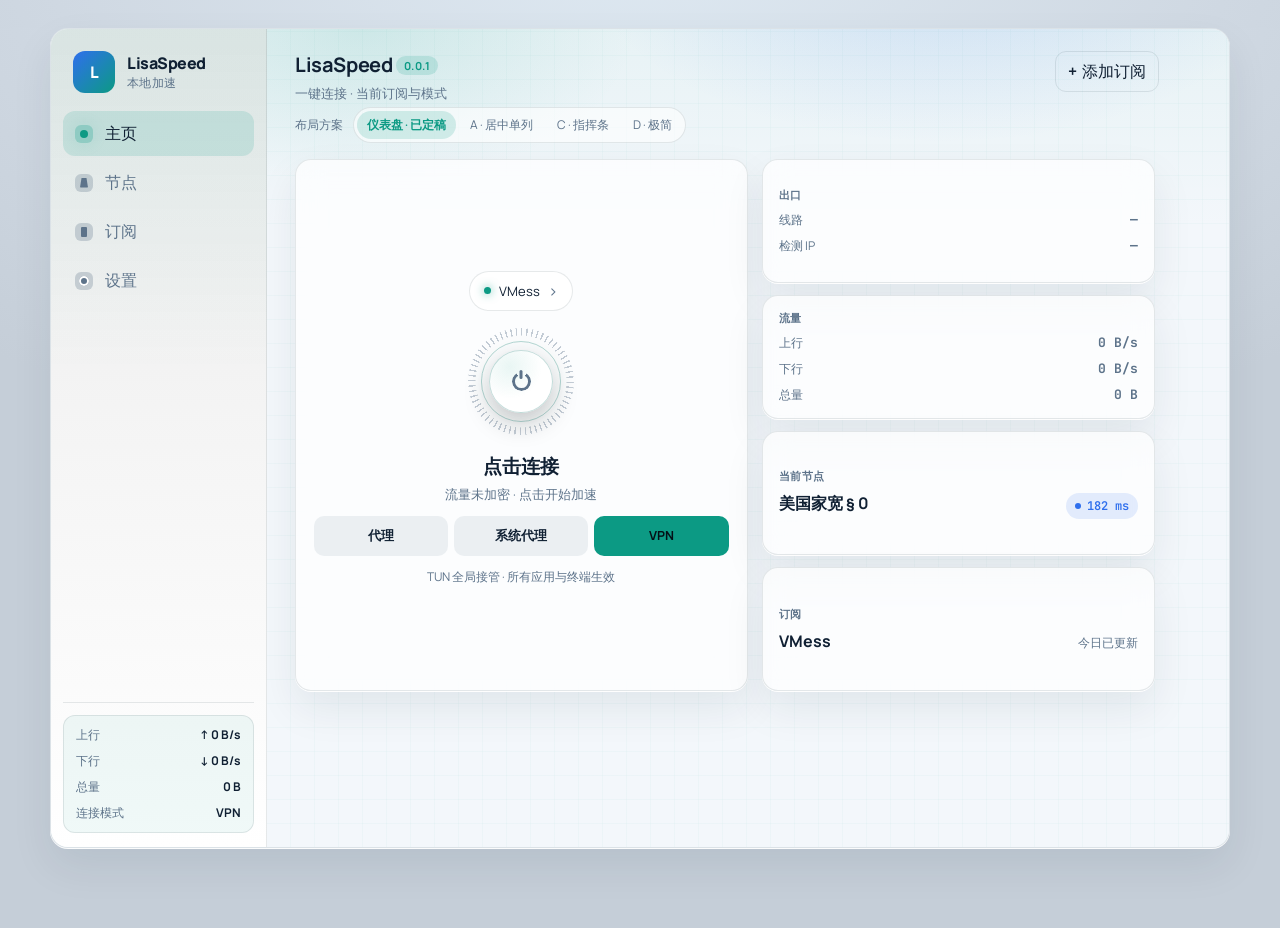
==== commit ad3749d6: "Redesign connect control: tick ring + radar sweep + power glyph. Replace the aura/arc/L-disc composi" ====
--- a/prototype/tech/index.html
+++ b/prototype/tech/index.html
@@ -71,11 +71,12 @@
       </button>
       <button type="button" class="connect-btn md" data-connect aria-label="连接切换">
         <span class="connect-aura" aria-hidden="true"></span>
+        <span class="connect2-ticks" aria-hidden="true"></span>
+        <span class="connect2-sweep" aria-hidden="true"></span>
+        <span class="connect2-ring" aria-hidden="true"></span>
         <span class="connect-ripple" aria-hidden="true"></span>
-        <span class="connect-ring" aria-hidden="true"></span>
-        <span class="connect-arc" aria-hidden="true"></span>
-        <span class="connect-disc">
-          <span class="connect-mark">L</span>
+        <span class="connect2-disc" aria-hidden="true">
+          <span class="connect2-power"></span>
         </span>
       </button>
       <div class="connect-copy hb-copy">
@@ -136,11 +137,12 @@
     <div class="connect-zone">
       <button type="button" class="connect-btn" data-connect aria-label="连接切换">
         <span class="connect-aura" aria-hidden="true"></span>
+        <span class="connect2-ticks" aria-hidden="true"></span>
+        <span class="connect2-sweep" aria-hidden="true"></span>
+        <span class="connect2-ring" aria-hidden="true"></span>
         <span class="connect-ripple" aria-hidden="true"></span>
-        <span class="connect-ring" aria-hidden="true"></span>
-        <span class="connect-arc" aria-hidden="true"></span>
-        <span class="connect-disc">
-          <span class="connect-mark">L</span>
+        <span class="connect2-disc" aria-hidden="true">
+          <span class="connect2-power"></span>
         </span>
       </button>
       <div class="connect-copy">
@@ -195,11 +197,12 @@
     <div class="hc-left">
       <button type="button" class="connect-btn sm" data-connect aria-label="连接切换">
         <span class="connect-aura" aria-hidden="true"></span>
+        <span class="connect2-ticks" aria-hidden="true"></span>
+        <span class="connect2-sweep" aria-hidden="true"></span>
+        <span class="connect2-ring" aria-hidden="true"></span>
         <span class="connect-ripple" aria-hidden="true"></span>
-        <span class="connect-ring" aria-hidden="true"></span>
-        <span class="connect-arc" aria-hidden="true"></span>
-        <span class="connect-disc">
-          <span class="connect-mark">L</span>
+        <span class="connect2-disc" aria-hidden="true">
+          <span class="connect2-power"></span>
         </span>
       </button>
       <div class="hc-copy">
@@ -258,11 +261,12 @@
     </button>
     <button type="button" class="connect-btn xl" data-connect aria-label="连接切换">
         <span class="connect-aura" aria-hidden="true"></span>
+        <span class="connect2-ticks" aria-hidden="true"></span>
+        <span class="connect2-sweep" aria-hidden="true"></span>
+        <span class="connect2-ring" aria-hidden="true"></span>
         <span class="connect-ripple" aria-hidden="true"></span>
-        <span class="connect-ring" aria-hidden="true"></span>
-        <span class="connect-arc" aria-hidden="true"></span>
-        <span class="connect-disc">
-          <span class="connect-mark">L</span>
+        <span class="connect2-disc" aria-hidden="true">
+          <span class="connect2-power"></span>
         </span>
       </button>
     <div class="connect-copy hd-copy">
--- a/prototype/tech/css/app.css
+++ b/prototype/tech/css/app.css
@@ -390,6 +390,111 @@
 }
 .node-cta-right { display: inline-flex; align-items: center; gap: 8px; flex: 0 0 auto; }
 
+/* Connect control v2 — tick ring + radar sweep + power glyph (crisp in all states) */
+.connect2-ticks {
+  position: absolute; inset: 5%;
+  border-radius: 50%;
+  background: repeating-conic-gradient(
+    color-mix(in srgb, var(--muted) 45%, transparent) 0deg 1.6deg,
+    transparent 1.6deg 6deg
+  );
+  -webkit-mask: radial-gradient(farthest-side, transparent calc(100% - 8px), #000 calc(100% - 7px));
+  mask: radial-gradient(farthest-side, transparent calc(100% - 8px), #000 calc(100% - 7px));
+  opacity: 0.8;
+  transition: opacity .3s ease;
+}
+html[data-conn="connected"] .connect2-ticks {
+  background: repeating-conic-gradient(
+    color-mix(in srgb, var(--accent) 80%, transparent) 0deg 1.6deg,
+    transparent 1.6deg 6deg
+  );
+}
+.connect2-sweep {
+  position: absolute; inset: 5%;
+  border-radius: 50%;
+  background: conic-gradient(
+    from 0deg,
+    transparent 0deg,
+    color-mix(in srgb, var(--accent) 85%, transparent) 70deg,
+    var(--accent-2) 110deg,
+    transparent 150deg,
+    transparent 360deg
+  );
+  -webkit-mask: radial-gradient(farthest-side, transparent calc(100% - 9px), #000 calc(100% - 8px));
+  mask: radial-gradient(farthest-side, transparent calc(100% - 9px), #000 calc(100% - 8px));
+  opacity: 0;
+  transition: opacity .3s ease;
+}
+html[data-conn="connecting"] .connect2-sweep { opacity: 1; animation: arc-spin 1.1s linear infinite; }
+html[data-conn="connected"] .connect2-sweep { opacity: 0.55; animation: arc-spin 7s linear infinite; }
+.connect2-ring {
+  position: absolute; inset: 16%;
+  border-radius: 50%;
+  border: 1px solid color-mix(in srgb, var(--accent) 22%, var(--line));
+  transition: border-color .3s ease, box-shadow .3s ease;
+}
+html[data-conn="connected"] .connect2-ring {
+  border-color: color-mix(in srgb, var(--accent) 55%, transparent);
+  box-shadow:
+    0 0 24px color-mix(in srgb, var(--accent) 20%, transparent),
+    inset 0 0 14px color-mix(in srgb, var(--accent) 10%, transparent);
+}
+.connect2-disc {
+  position: absolute; inset: 23%;
+  border-radius: 50%;
+  display: grid; place-items: center;
+  background:
+    radial-gradient(circle at 32% 26%, color-mix(in srgb, var(--accent) 9%, transparent), transparent 52%),
+    linear-gradient(160deg, color-mix(in srgb, var(--bg-panel-solid, var(--bg-elev)) 94%, #fff), var(--bg-elev));
+  border: 1px solid color-mix(in srgb, var(--line) 85%, var(--accent));
+  box-shadow: 0 10px 26px rgba(0,0,0,.22);
+  transition: border-color .3s ease, box-shadow .3s ease;
+}
+.connect-btn:hover .connect2-disc { border-color: color-mix(in srgb, var(--accent) 42%, var(--line)); }
+html[data-conn="connected"] .connect2-disc {
+  border-color: color-mix(in srgb, var(--accent) 55%, transparent);
+  box-shadow:
+    0 0 0 4px color-mix(in srgb, var(--accent) 8%, transparent),
+    0 10px 26px rgba(0,0,0,.24);
+}
+.connect2-power {
+  position: relative;
+  width: 30%; height: 30%;
+  color: var(--muted);
+  transition: color .3s ease, filter .3s ease;
+}
+.connect2-power::before {
+  content: "";
+  position: absolute; inset: 0;
+  border-radius: 50%;
+  border: 3px solid currentColor;
+  -webkit-mask: conic-gradient(from -32deg, transparent 0deg 64deg, #000 64deg 360deg);
+  mask: conic-gradient(from -32deg, transparent 0deg 64deg, #000 64deg 360deg);
+}
+.connect2-power::after {
+  content: "";
+  position: absolute;
+  top: -14%; left: 50%;
+  transform: translateX(-50%);
+  width: 3px; height: 48%;
+  border-radius: 3px;
+  background: currentColor;
+}
+.connect-btn:hover .connect2-power { color: var(--text); }
+html[data-conn="connecting"] .connect2-power {
+  color: var(--accent-2);
+  animation: power-pulse 1.1s ease-in-out infinite;
+}
+html[data-conn="connected"] .connect2-power {
+  color: var(--accent);
+  filter: drop-shadow(0 0 8px color-mix(in srgb, var(--accent) 55%, transparent));
+}
+@keyframes power-pulse { 50% { opacity: 0.55; } }
+.connect-btn.sm .connect2-power::before { border-width: 2px; }
+.connect-btn.sm .connect2-power::after { width: 2px; }
+.connect-btn.xl .connect2-power::before { border-width: 3.5px; }
+.connect-btn.xl .connect2-power::after { width: 3.5px; }
+
 /* List/table garnish shared across pages */
 .node-tags { margin-top: 7px; }
 .tag.tag-mono { font-family: var(--mono); letter-spacing: 0.02em; }
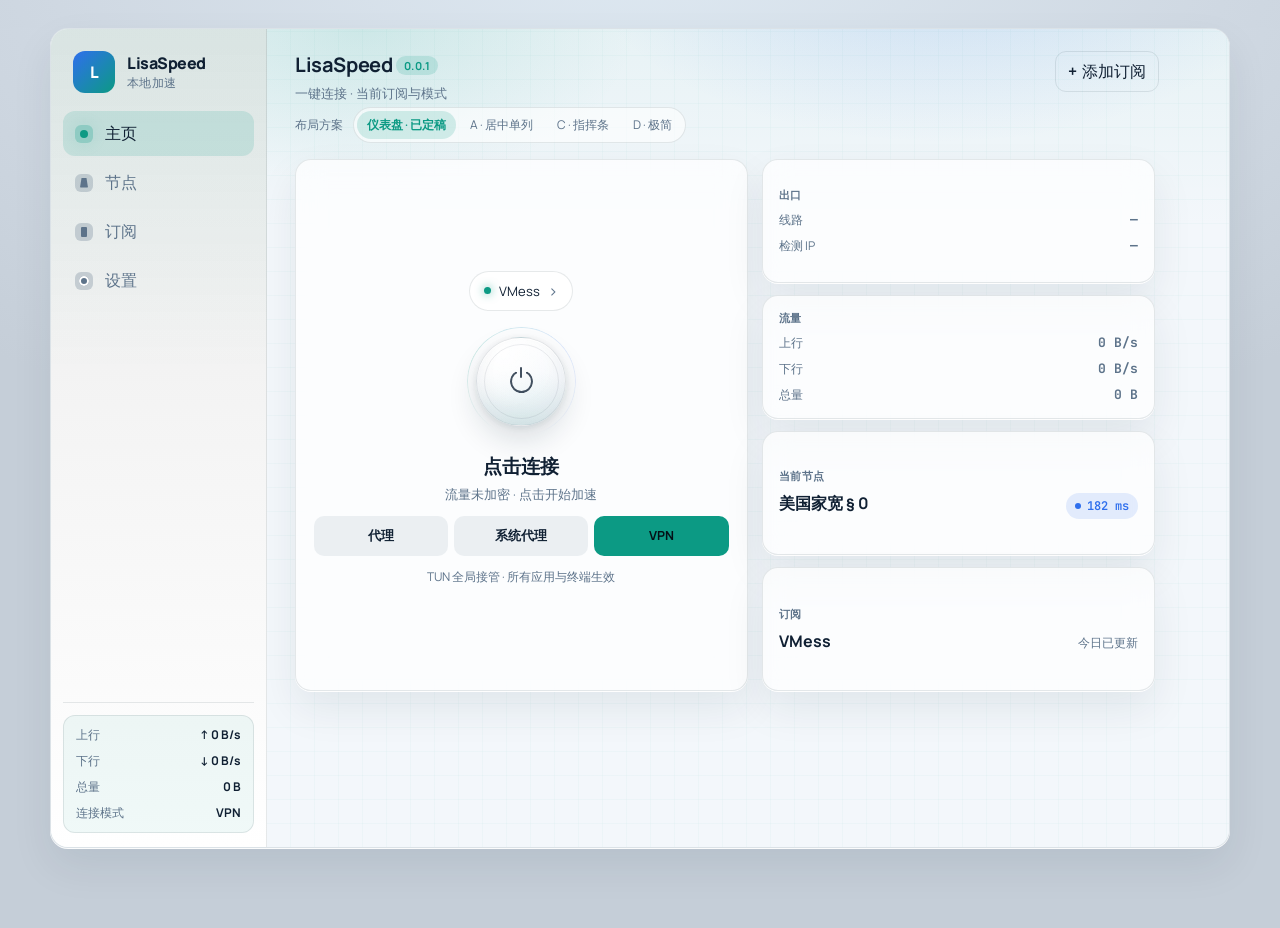
==== commit 3a34b70b: "Replace tick dial with premium glass-orb connect control. The tick ring read as cheap; swap it for a" ====
--- a/prototype/tech/index.html
+++ b/prototype/tech/index.html
@@ -71,12 +71,12 @@
       </button>
       <button type="button" class="connect-btn md" data-connect aria-label="连接切换">
         <span class="connect-aura" aria-hidden="true"></span>
-        <span class="connect2-ticks" aria-hidden="true"></span>
-        <span class="connect2-sweep" aria-hidden="true"></span>
-        <span class="connect2-ring" aria-hidden="true"></span>
+        <span class="connect3-halo" aria-hidden="true"></span>
+        <span class="connect3-ring" aria-hidden="true"></span>
+        <span class="connect3-orbit" aria-hidden="true"></span>
         <span class="connect-ripple" aria-hidden="true"></span>
-        <span class="connect2-disc" aria-hidden="true">
-          <span class="connect2-power"></span>
+        <span class="connect3-disc" aria-hidden="true">
+          <span class="connect3-power"></span>
         </span>
       </button>
       <div class="connect-copy hb-copy">
@@ -137,12 +137,12 @@
     <div class="connect-zone">
       <button type="button" class="connect-btn" data-connect aria-label="连接切换">
         <span class="connect-aura" aria-hidden="true"></span>
-        <span class="connect2-ticks" aria-hidden="true"></span>
-        <span class="connect2-sweep" aria-hidden="true"></span>
-        <span class="connect2-ring" aria-hidden="true"></span>
+        <span class="connect3-halo" aria-hidden="true"></span>
+        <span class="connect3-ring" aria-hidden="true"></span>
+        <span class="connect3-orbit" aria-hidden="true"></span>
         <span class="connect-ripple" aria-hidden="true"></span>
-        <span class="connect2-disc" aria-hidden="true">
-          <span class="connect2-power"></span>
+        <span class="connect3-disc" aria-hidden="true">
+          <span class="connect3-power"></span>
         </span>
       </button>
       <div class="connect-copy">
@@ -197,12 +197,12 @@
     <div class="hc-left">
       <button type="button" class="connect-btn sm" data-connect aria-label="连接切换">
         <span class="connect-aura" aria-hidden="true"></span>
-        <span class="connect2-ticks" aria-hidden="true"></span>
-        <span class="connect2-sweep" aria-hidden="true"></span>
-        <span class="connect2-ring" aria-hidden="true"></span>
+        <span class="connect3-halo" aria-hidden="true"></span>
+        <span class="connect3-ring" aria-hidden="true"></span>
+        <span class="connect3-orbit" aria-hidden="true"></span>
         <span class="connect-ripple" aria-hidden="true"></span>
-        <span class="connect2-disc" aria-hidden="true">
-          <span class="connect2-power"></span>
+        <span class="connect3-disc" aria-hidden="true">
+          <span class="connect3-power"></span>
         </span>
       </button>
       <div class="hc-copy">
@@ -261,12 +261,12 @@
     </button>
     <button type="button" class="connect-btn xl" data-connect aria-label="连接切换">
         <span class="connect-aura" aria-hidden="true"></span>
-        <span class="connect2-ticks" aria-hidden="true"></span>
-        <span class="connect2-sweep" aria-hidden="true"></span>
-        <span class="connect2-ring" aria-hidden="true"></span>
+        <span class="connect3-halo" aria-hidden="true"></span>
+        <span class="connect3-ring" aria-hidden="true"></span>
+        <span class="connect3-orbit" aria-hidden="true"></span>
         <span class="connect-ripple" aria-hidden="true"></span>
-        <span class="connect2-disc" aria-hidden="true">
-          <span class="connect2-power"></span>
+        <span class="connect3-disc" aria-hidden="true">
+          <span class="connect3-power"></span>
         </span>
       </button>
     <div class="connect-copy hd-copy">
--- a/prototype/tech/css/app.css
+++ b/prototype/tech/css/app.css
@@ -390,110 +390,138 @@
 }
 .node-cta-right { display: inline-flex; align-items: center; gap: 8px; flex: 0 0 auto; }
 
-/* Connect control v2 — tick ring + radar sweep + power glyph (crisp in all states) */
-.connect2-ticks {
-  position: absolute; inset: 5%;
+/* Connect control v3 — premium glass orb (hairline ring, glass dome, comet arc) */
+.connect3-halo {
+  position: absolute; inset: 3%;
   border-radius: 50%;
-  background: repeating-conic-gradient(
-    color-mix(in srgb, var(--muted) 45%, transparent) 0deg 1.6deg,
-    transparent 1.6deg 6deg
+  pointer-events: none;
+  box-shadow: 0 0 0 0 transparent;
+  transition: box-shadow .6s ease;
+}
+html[data-conn="connected"] .connect3-halo {
+  box-shadow:
+    0 0 34px color-mix(in srgb, var(--accent) 20%, transparent),
+    0 0 90px color-mix(in srgb, var(--accent) 9%, transparent);
+}
+.connect3-ring {
+  position: absolute; inset: 4%;
+  border-radius: 50%;
+  background: conic-gradient(
+    from 210deg,
+    transparent,
+    color-mix(in srgb, var(--accent) 36%, transparent) 90deg,
+    color-mix(in srgb, var(--accent-2) 28%, transparent) 200deg,
+    transparent 320deg
   );
-  -webkit-mask: radial-gradient(farthest-side, transparent calc(100% - 8px), #000 calc(100% - 7px));
-  mask: radial-gradient(farthest-side, transparent calc(100% - 8px), #000 calc(100% - 7px));
-  opacity: 0.8;
-  transition: opacity .3s ease;
-}
-html[data-conn="connected"] .connect2-ticks {
-  background: repeating-conic-gradient(
-    color-mix(in srgb, var(--accent) 80%, transparent) 0deg 1.6deg,
-    transparent 1.6deg 6deg
+  -webkit-mask: radial-gradient(farthest-side, transparent calc(100% - 1.5px), #000 calc(100% - 0.5px));
+  mask: radial-gradient(farthest-side, transparent calc(100% - 1.5px), #000 calc(100% - 0.5px));
+  opacity: 0.55;
+  transition: opacity .45s ease;
+}
+html[data-conn="connected"] .connect3-ring {
+  opacity: 1;
+  background: conic-gradient(
+    from 0deg,
+    var(--accent),
+    var(--accent-2) 140deg,
+    color-mix(in srgb, var(--accent) 70%, #fff) 220deg,
+    var(--accent) 360deg
   );
-}
-.connect2-sweep {
-  position: absolute; inset: 5%;
+  animation: arc-spin 14s linear infinite;
+}
+.connect3-orbit {
+  position: absolute; inset: 4%;
   border-radius: 50%;
   background: conic-gradient(
     from 0deg,
-    transparent 0deg,
-    color-mix(in srgb, var(--accent) 85%, transparent) 70deg,
-    var(--accent-2) 110deg,
-    transparent 150deg,
-    transparent 360deg
+    transparent 0deg 250deg,
+    color-mix(in srgb, var(--accent-2) 55%, transparent) 320deg,
+    var(--accent) 354deg,
+    transparent 356deg
   );
-  -webkit-mask: radial-gradient(farthest-side, transparent calc(100% - 9px), #000 calc(100% - 8px));
-  mask: radial-gradient(farthest-side, transparent calc(100% - 9px), #000 calc(100% - 8px));
+  -webkit-mask: radial-gradient(farthest-side, transparent calc(100% - 2px), #000 calc(100% - 1px));
+  mask: radial-gradient(farthest-side, transparent calc(100% - 2px), #000 calc(100% - 1px));
   opacity: 0;
   transition: opacity .3s ease;
 }
-html[data-conn="connecting"] .connect2-sweep { opacity: 1; animation: arc-spin 1.1s linear infinite; }
-html[data-conn="connected"] .connect2-sweep { opacity: 0.55; animation: arc-spin 7s linear infinite; }
-.connect2-ring {
-  position: absolute; inset: 16%;
-  border-radius: 50%;
-  border: 1px solid color-mix(in srgb, var(--accent) 22%, var(--line));
-  transition: border-color .3s ease, box-shadow .3s ease;
-}
-html[data-conn="connected"] .connect2-ring {
-  border-color: color-mix(in srgb, var(--accent) 55%, transparent);
-  box-shadow:
-    0 0 24px color-mix(in srgb, var(--accent) 20%, transparent),
-    inset 0 0 14px color-mix(in srgb, var(--accent) 10%, transparent);
-}
-.connect2-disc {
-  position: absolute; inset: 23%;
+html[data-conn="connecting"] .connect3-orbit {
+  opacity: 1;
+  animation: arc-spin 1.6s cubic-bezier(0.45, 0.05, 0.55, 0.95) infinite;
+}
+.connect3-disc {
+  position: absolute; inset: 12%;
   border-radius: 50%;
   display: grid; place-items: center;
   background:
-    radial-gradient(circle at 32% 26%, color-mix(in srgb, var(--accent) 9%, transparent), transparent 52%),
-    linear-gradient(160deg, color-mix(in srgb, var(--bg-panel-solid, var(--bg-elev)) 94%, #fff), var(--bg-elev));
-  border: 1px solid color-mix(in srgb, var(--line) 85%, var(--accent));
-  box-shadow: 0 10px 26px rgba(0,0,0,.22);
-  transition: border-color .3s ease, box-shadow .3s ease;
-}
-.connect-btn:hover .connect2-disc { border-color: color-mix(in srgb, var(--accent) 42%, var(--line)); }
-html[data-conn="connected"] .connect2-disc {
-  border-color: color-mix(in srgb, var(--accent) 55%, transparent);
+    radial-gradient(120% 120% at 30% 18%, rgba(255, 255, 255, 0.10), transparent 46%),
+    radial-gradient(150% 150% at 50% 118%, color-mix(in srgb, var(--accent) 13%, transparent), transparent 56%),
+    linear-gradient(165deg, color-mix(in srgb, var(--bg-panel-solid, var(--bg-elev)) 86%, #fff), color-mix(in srgb, var(--bg-elev) 92%, #000));
+  border: 1px solid color-mix(in srgb, var(--text) 10%, transparent);
   box-shadow:
-    0 0 0 4px color-mix(in srgb, var(--accent) 8%, transparent),
-    0 10px 26px rgba(0,0,0,.24);
-}
-.connect2-power {
+    inset 0 1px 0 rgba(255, 255, 255, 0.08),
+    inset 0 -12px 26px rgba(0, 0, 0, 0.26),
+    0 18px 40px rgba(0, 0, 0, 0.35),
+    0 2px 6px rgba(0, 0, 0, 0.3);
+  transition: border-color .45s ease, box-shadow .45s ease;
+}
+.connect3-disc::before {
+  content: "";
+  position: absolute; inset: 7%;
+  border-radius: 50%;
+  border: 1px solid color-mix(in srgb, var(--text) 7%, transparent);
+  transition: border-color .45s ease;
+}
+.connect-btn:hover .connect3-disc {
+  border-color: color-mix(in srgb, var(--accent) 30%, transparent);
+}
+html[data-conn="connected"] .connect3-disc {
+  border-color: color-mix(in srgb, var(--accent) 38%, transparent);
+  box-shadow:
+    inset 0 1px 0 rgba(255, 255, 255, 0.10),
+    inset 0 -12px 28px color-mix(in srgb, var(--accent) 9%, rgba(0, 0, 0, 0.24)),
+    0 18px 44px rgba(0, 0, 0, 0.4),
+    0 0 22px color-mix(in srgb, var(--accent) 13%, transparent);
+}
+html[data-conn="connected"] .connect3-disc::before {
+  border-color: color-mix(in srgb, var(--accent) 24%, transparent);
+}
+.connect3-power {
   position: relative;
-  width: 30%; height: 30%;
-  color: var(--muted);
-  transition: color .3s ease, filter .3s ease;
-}
-.connect2-power::before {
+  width: 26%; height: 26%;
+  color: color-mix(in srgb, var(--text) 82%, transparent);
+  transition: color .35s ease, filter .35s ease;
+}
+.connect3-power::before {
   content: "";
   position: absolute; inset: 0;
   border-radius: 50%;
-  border: 3px solid currentColor;
-  -webkit-mask: conic-gradient(from -32deg, transparent 0deg 64deg, #000 64deg 360deg);
-  mask: conic-gradient(from -32deg, transparent 0deg 64deg, #000 64deg 360deg);
-}
-.connect2-power::after {
+  border: 2px solid currentColor;
+  -webkit-mask: conic-gradient(from -28deg, transparent 0deg 56deg, #000 56deg 360deg);
+  mask: conic-gradient(from -28deg, transparent 0deg 56deg, #000 56deg 360deg);
+}
+.connect3-power::after {
   content: "";
   position: absolute;
-  top: -14%; left: 50%;
+  top: -12%; left: 50%;
   transform: translateX(-50%);
-  width: 3px; height: 48%;
-  border-radius: 3px;
+  width: 2px; height: 46%;
+  border-radius: 2px;
   background: currentColor;
 }
-.connect-btn:hover .connect2-power { color: var(--text); }
-html[data-conn="connecting"] .connect2-power {
+.connect-btn:hover .connect3-power { color: var(--text); }
+html[data-conn="connecting"] .connect3-power {
   color: var(--accent-2);
-  animation: power-pulse 1.1s ease-in-out infinite;
-}
-html[data-conn="connected"] .connect2-power {
+  animation: power-pulse 1.6s ease-in-out infinite;
+}
+html[data-conn="connected"] .connect3-power {
   color: var(--accent);
-  filter: drop-shadow(0 0 8px color-mix(in srgb, var(--accent) 55%, transparent));
-}
-@keyframes power-pulse { 50% { opacity: 0.55; } }
-.connect-btn.sm .connect2-power::before { border-width: 2px; }
-.connect-btn.sm .connect2-power::after { width: 2px; }
-.connect-btn.xl .connect2-power::before { border-width: 3.5px; }
-.connect-btn.xl .connect2-power::after { width: 3.5px; }
+  filter: drop-shadow(0 0 10px color-mix(in srgb, var(--accent) 45%, transparent));
+}
+@keyframes power-pulse { 50% { opacity: 0.65; } }
+.connect-btn.sm .connect3-power::before { border-width: 1.5px; }
+.connect-btn.sm .connect3-power::after { width: 1.5px; }
+.connect-btn.xl .connect3-power::before { border-width: 2.5px; }
+.connect-btn.xl .connect3-power::after { width: 2.5px; }
 
 /* List/table garnish shared across pages */
 .node-tags { margin-top: 7px; }
@@ -848,15 +876,23 @@
   border-color: var(--accent);
   background: color-mix(in srgb, var(--accent) 8%, var(--bg-panel-solid));
 }
-html[data-theme="tech"][data-color-scheme="light"] .connect-disc {
+html[data-theme="tech"][data-color-scheme="light"] .connect3-disc {
   background:
-    radial-gradient(circle at 30% 25%, color-mix(in srgb, var(--accent) 12%, transparent), transparent 48%),
-    linear-gradient(160deg, #ffffff, #f2f6fa);
-  box-shadow: 0 10px 28px rgba(16,32,51,.08);
-}
-html[data-theme="tech"][data-color-scheme="light"] .connect-mark {
-  background: linear-gradient(160deg, #102033, var(--accent));
-  -webkit-background-clip: text; background-clip: text;
+    radial-gradient(120% 120% at 30% 18%, rgba(255, 255, 255, 0.95), transparent 52%),
+    radial-gradient(150% 150% at 50% 118%, color-mix(in srgb, var(--accent) 10%, transparent), transparent 56%),
+    linear-gradient(165deg, #ffffff, #eef3f8);
+  border-color: rgba(16, 32, 51, 0.12);
+  box-shadow:
+    inset 0 1px 0 #ffffff,
+    inset 0 -10px 20px rgba(16, 32, 51, 0.06),
+    0 14px 30px rgba(16, 32, 51, 0.14),
+    0 2px 6px rgba(16, 32, 51, 0.08);
+}
+html[data-theme="tech"][data-color-scheme="light"] .connect3-disc::before {
+  border-color: rgba(16, 32, 51, 0.08);
+}
+html[data-theme="tech"][data-color-scheme="light"] .connect3-power {
+  color: color-mix(in srgb, #102033 78%, transparent);
 }
 /* Tech restyle pass — interaction & control polish across all pages */
 [data-theme="tech"] .list-row:hover {
